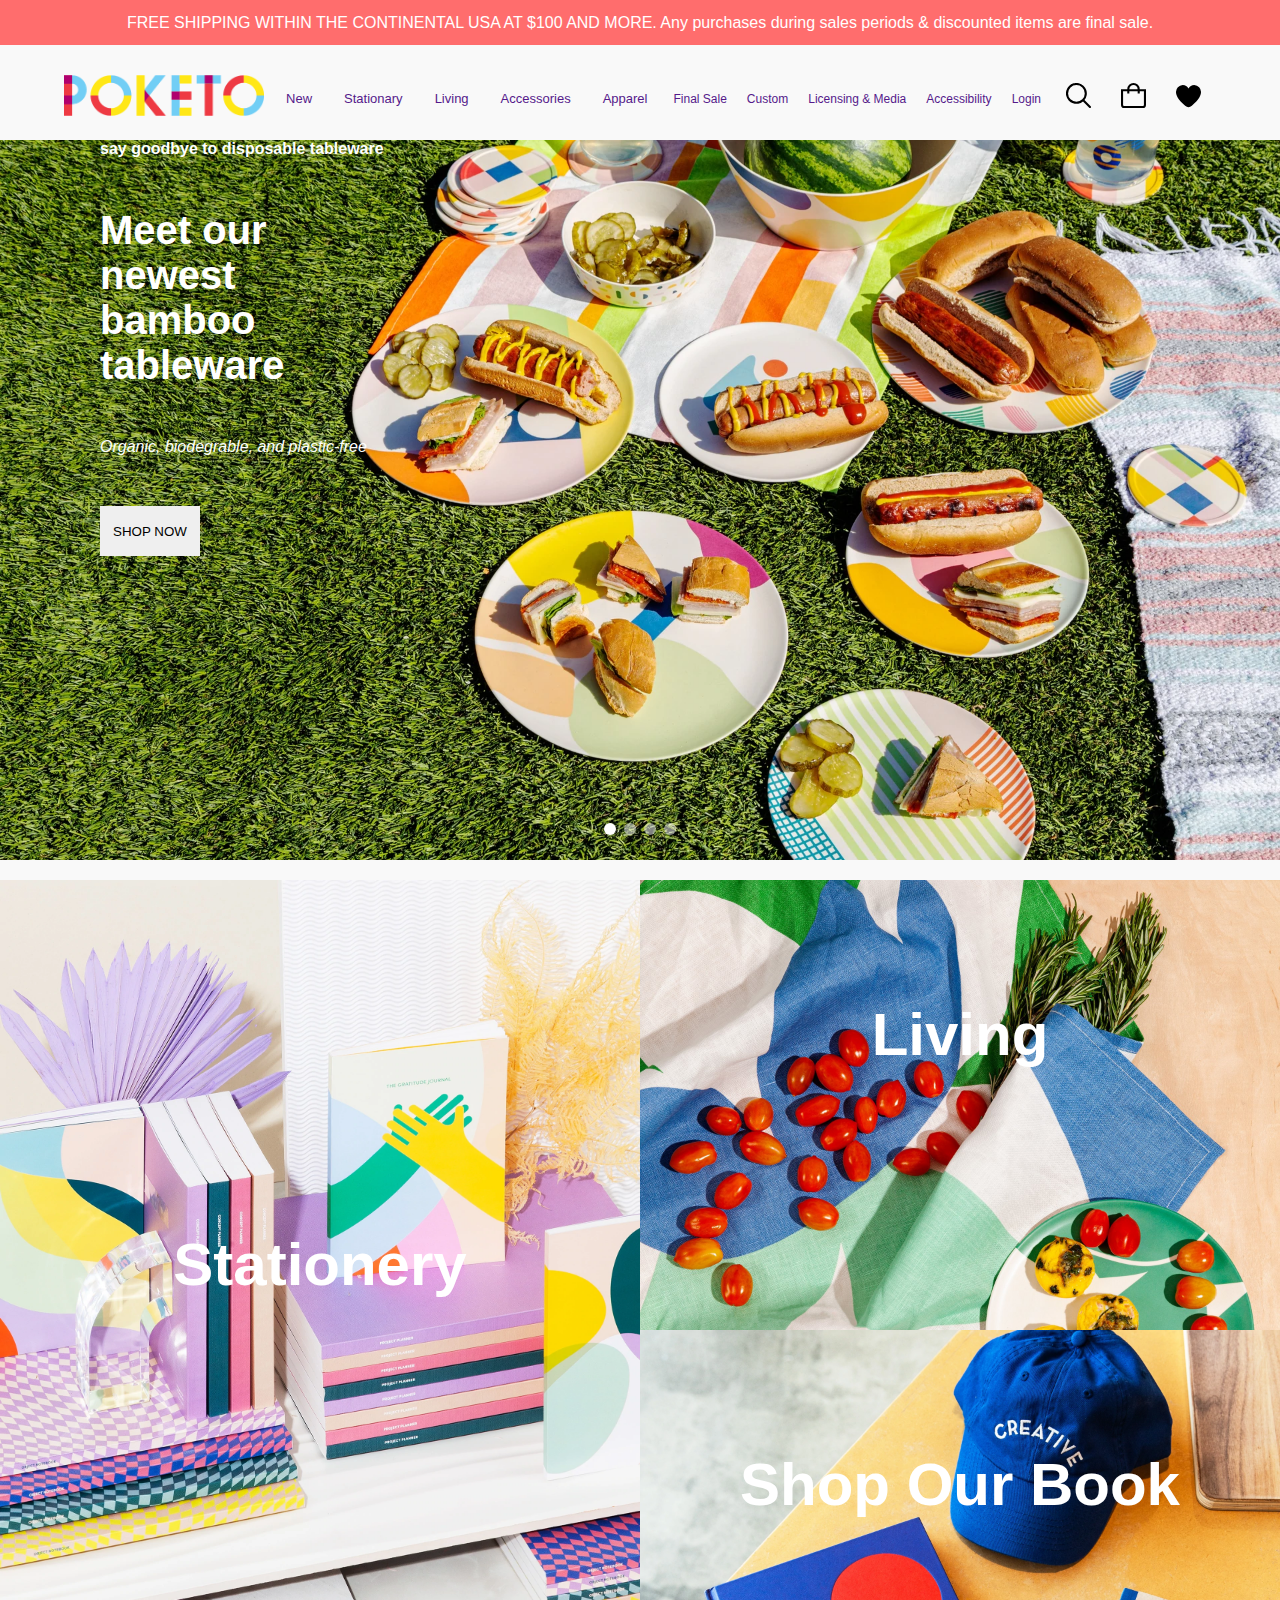
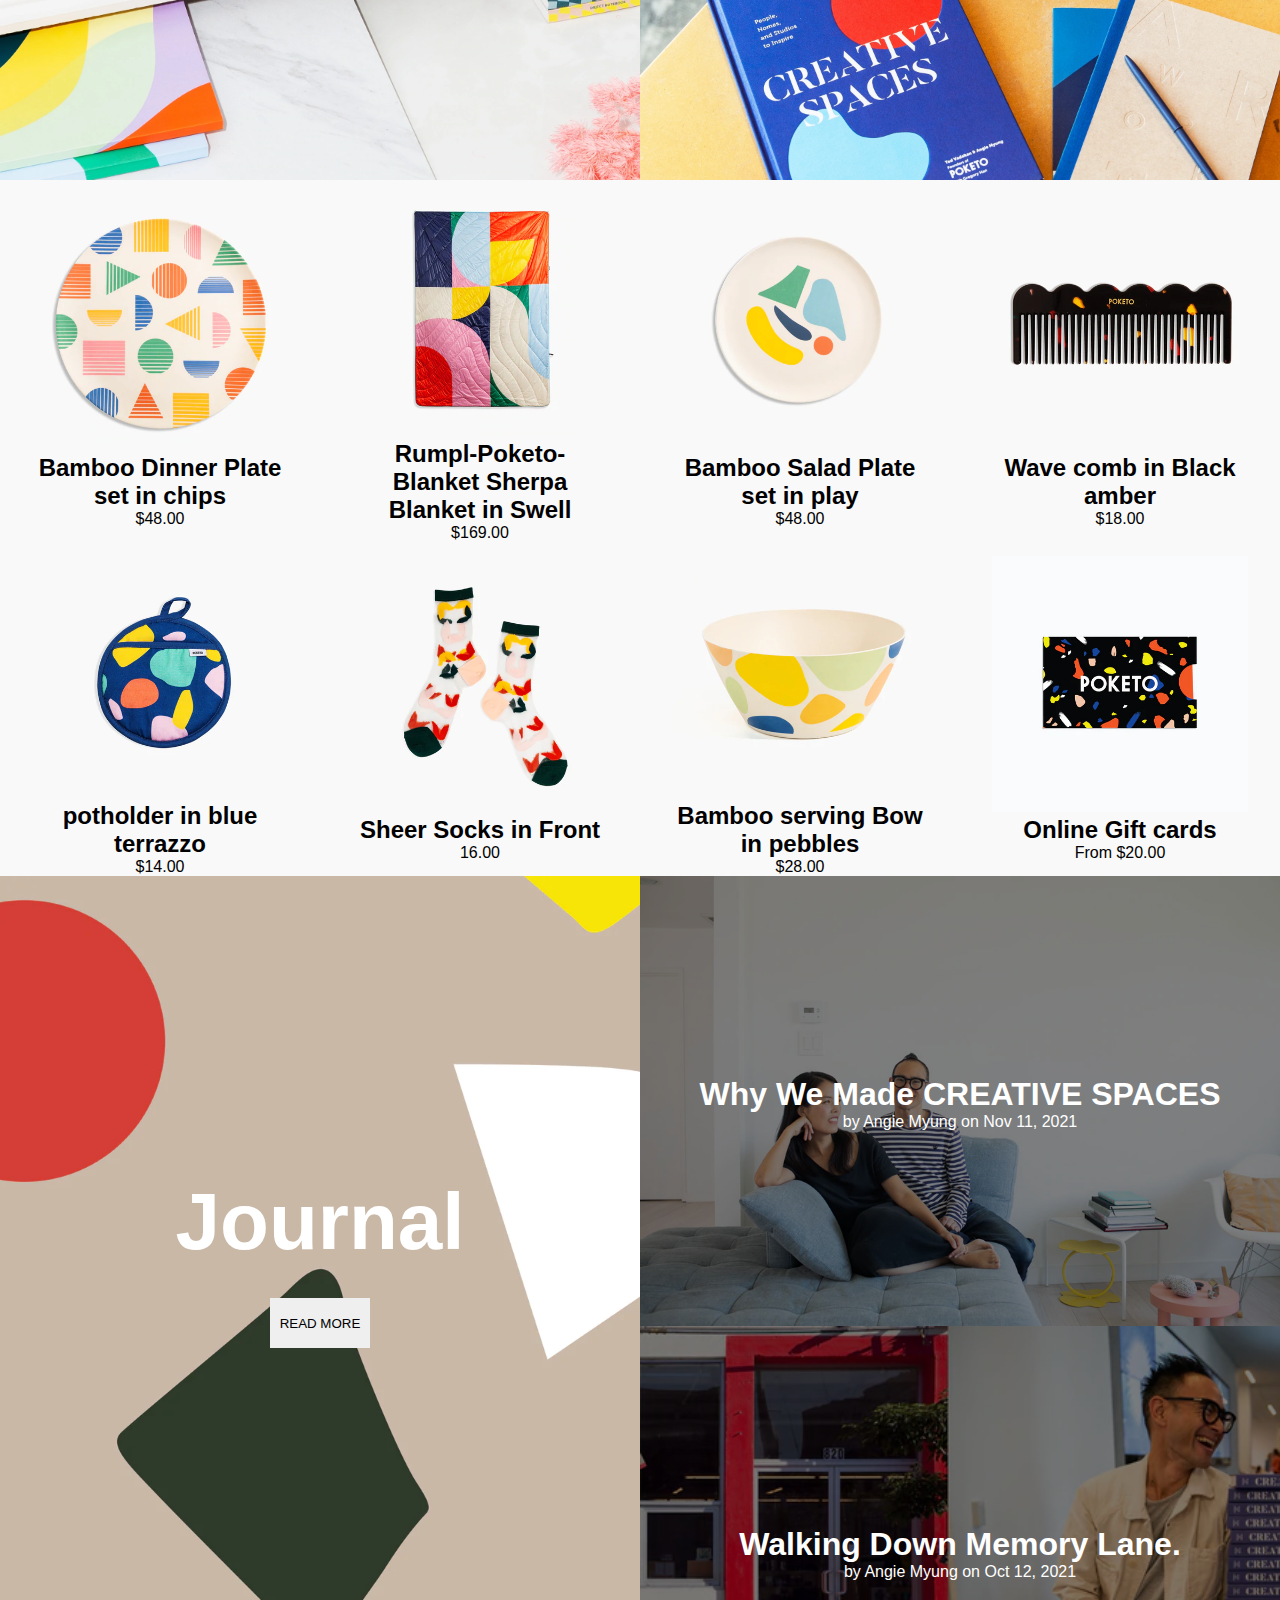
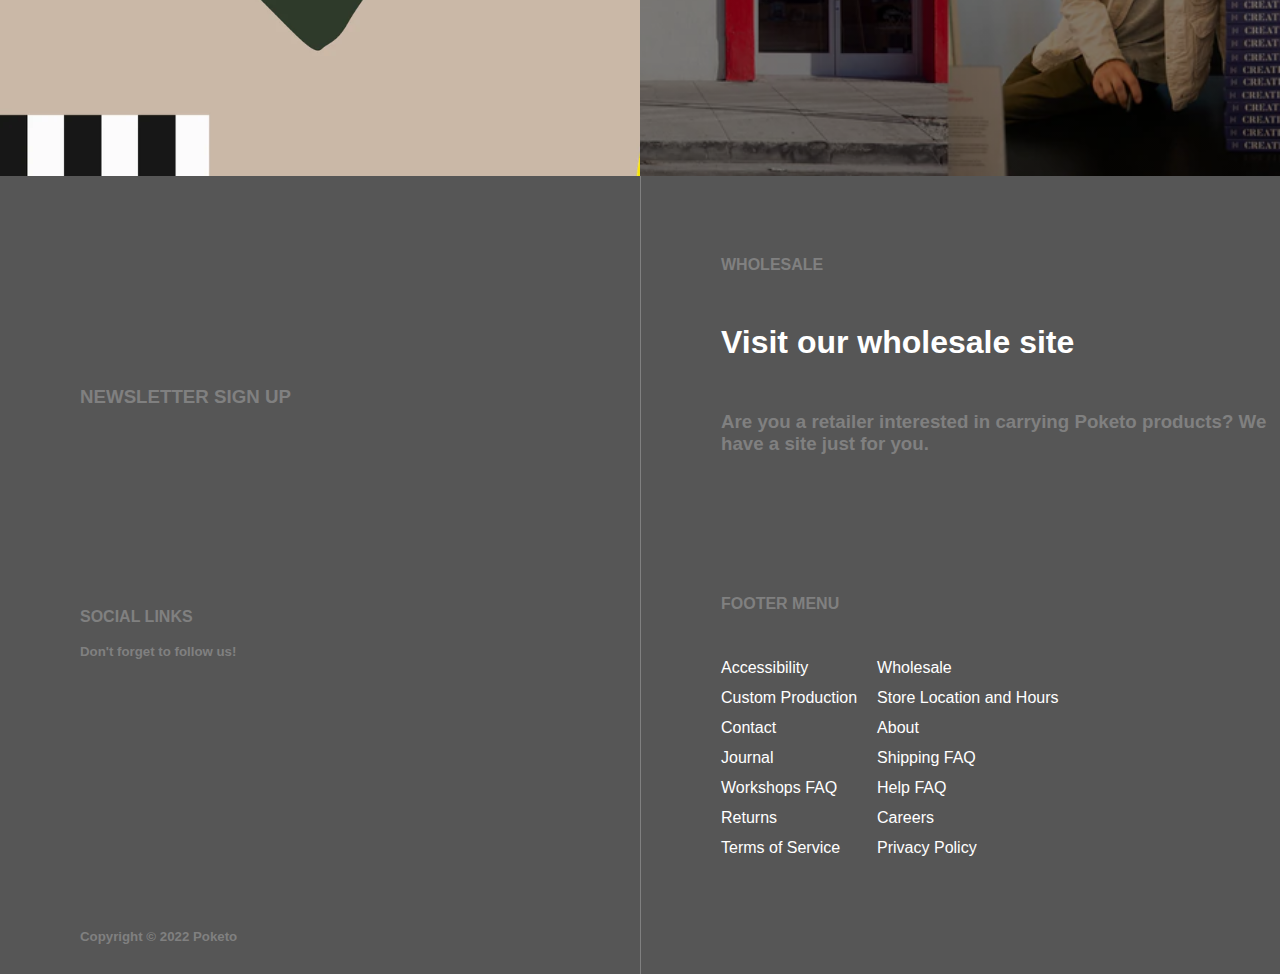
==== index.html @ e5c0e648 "Poketo Clone" ====
<!DOCTYPE html>
<html lang="en">
  <head>
    <meta charset="UTF-8" />
    <meta http-equiv="X-UA-Compatible" content="IE=edge" />
    <meta name="viewport" content="width=device-width, initial-scale=1.0" />
    <title>Poketo clone</title>
    <link rel="stylesheet" href="css/skippr.css" />
    <link rel="stylesheet" href="css/main.css" />
  </head>
  <body>
    <!-- NAV SECTION FEEDING FROM JAVASCRIPT -->
    <div class="navigationBar"></div>

    <!-- SLIDER SECTION -->
    <div id="sliderContainer">
      <div id="theTarget">
        <div
          style="background-image: url(img/files/Bamboo-Web-Banner_1920x.jpg)"
        >
          <div class="background1_text bg1">
            <h4 class="background1_text_h4">
              say goodbye to disposable tableware
            </h4>
            <h1 class="background1_text_h1">
              Meet our <br />
              newest <br />
              bamboo <br />
              tableware
            </h1>
            <p class="background1_text_p">
              <i>Organic, biodegrable, and plastic-free</i>
            </p>

            <button class="background1-btn">SHOP NOW</button>
          </div>
        </div>
        <div
          style="background-image: url(img/files/Socks-Web-Banner-02_1920x.jpg)"
        >
          <div class="background1_text bg2">
            <div>
              <h4 class="background1_text_h4">
                Intoducing our newest socks desight
              </h4>
            </div>

            <div>
              <h1 class="background1_text_h1 bg2">
                A spring in your <br />
                step with new<br />
                socks
              </h1>
            </div>

            <div>
              <p class="background1_text_p">
                <i>Checkout our boldest patterns yet</i>
              </p>

              <button class="background1-btn">SHOP NOW</button>
            </div>
          </div>
        </div>
        <div
          style="
            background-image: url(img/files/Combs-Mirrors-Web-Banner-2_86956b42-d48c-4ea4-b098-e5be5cb2af86_1920x.jpg);
          "
        >
          <div class="background1_text bg3">
            <h1 class="background1_text_h1">
              Our prettiest <br />
              new combs + <br />
              mirrors
            </h1>
            <button class="background1-btn">SHOP NOW</button>
          </div>
        </div>

        <div style="background-image: url(img/files/Rumple-Banner_1920x.jpg)">
          <div class="background1_text bg4">
            <div>
              <h4 class="background1_text_h4">Our Coziest Collab Ever</h4>
            </div>
            <div>
              <h1 class="background1_text_h1">
                Meet the new <br />
                Rumple x <br />
                poketo <br />
                collections
              </h1>
            </div>
            <div>
              <p class="background1_text_p">
                <i>Blankets that work wherever, whenever.</i>
              </p>

              <button class="background1-btn">SHOP NOW</button>
            </div>
          </div>
        </div>
      </div>
    </div>

    <section class="banner_section">
      <div class="banner">
        <div class="banner_col1">
          <h1>Stationery</h1>
        </div>
        <div class="banner_col2">
          <div class="banner_col2_img1"><h1>Living</h1></div>
          <div class="banner_col2_img2"><h1>Shop Our Book</h1></div>
        </div>
      </div>
    </section>

    <section class="cards">
      <div class="cards1">
        <div class="cards1_row">
          <img
            src="./img/products/Bamboo-Dinner-Plate-Chips-01_480x.jpg"
            alt=""
          />
          <h2>Bamboo Dinner Plate set in chips</h2>
          <p class="price">$48.00</p>
        </div>
        <div class="cards1_row">
          <img
            src="./img/products/Rumpl-Poketo-Blanket-Geometric-Shapes-01_480x.jpg"
            alt=""
          />
          <h2>Rumpl-Poketo-Blanket Sherpa Blanket in Swell</h2>
          <p class="price">$169.00</p>
        </div>
        <div class="cards1_row">
          <img
            src="./img/products/Bamboo-Salad-Plate-Play-02_480x.jpg"
            alt=""
          />
          <h2>Bamboo Salad Plate set in play</h2>
          <p class="price">$48.00</p>
        </div>
        <div class="cards1_row">
          <img
            src="./img/products/Wave-Comb-Black-Red-Yellow-01_480x.jpg"
            alt=""
          />
          <h2>Wave comb in Black amber</h2>
          <p class="price">$18.00</p>
        </div>
      </div>
      <div class="cards2">
        <div class="cards2_row">
          <img
            src="./img/products/Poketo-Oven-Mitt-Round-Blue-01_480x.jpg"
            alt=""
          />
          <h2>potholder in blue terrazzo</h2>
          <p>$14.00</p>
        </div>
        <div class="cards2_row">
          <img src="./img/products/SheerSocksFronds_480x.jpg" alt="" />
          <h2>Sheer Socks in Front</h2>
          <p>16.00</p>
        </div>
        <div class="cards2_row">
          <img
            src="./img/products/Bamboo-Serving-Bowl-Pebbles_480x.jpg"
            alt=""
          />
          <h2>Bamboo serving Bow in pebbles</h2>
          <p>$28.00</p>
        </div>
        <div class="cards2_row">
          <img
            src="./img/products/Gift-card_c67a6f5f-488a-4391-8c78-933908445644_480x.jpg"
            alt=""
          />
          <h2>Online Gift cards</h2>
          <p>From $20.00</p>
        </div>
      </div>
    </section>

    <section class="footer_top_section">
      <div class="footer_top">
        <div class="footer_top_col1">
          <h1>Journal</h1>
          <button class="btn">READ MORE</button>
        </div>
        <div class="footer_top_col2">
          <div class="footer_top_col2_img1">
            <h1>Why We Made CREATIVE SPACES</h1>
            <p>by Angie Myung on Nov 11, 2021</p>
          </div>
          <div class="footer_top_col2_img2">
            <h1>Walking Down Memory Lane.</h1>
            <p>by Angie Myung on Oct 12, 2021</p>
          </div>
        </div>
      </div>
    </section>

    <footer class="footer_container"></footer>

    <script src="js/jquery.min.js"></script>
    <script src="js/skippr.min.js"></script>
    <script src="js/nav.js"></script>
    <script src="js/footer.js"></script>
    <script src="js/main.js"></script>
  </body>
</html>
---- css/skippr.css ----
.skippr{width:100%;height:100%;position:relative;overflow:hidden}.skippr>div{position:absolute;width:100%;height:100%;background-size:cover;background-position:50% 62.5%}.skippr>img{position:absolute;top:50%;left:50%;-webkit-transform:translate(-50%, -50%);-moz-transform:translate(-50%, -50%);-ms-transform:translate(-50%, -50%);transform:translate(-50%, -50%);width:100%;min-height:100%}.skippr-nav-container{position:absolute;left:50%;-webkit-transform:translate(-50%, 0);transform:translate(-50%, 0);-moz-transform:translate(-50%, 0);-ms-transform:translate(-50%, 0);bottom:25px;overflow:auto;z-index:999}.skippr-nav-element{cursor:pointer;float:left;background-color:rgba(255,255,255,0.5);-webkit-transition:all .25s linear;transition:all .25s linear}.skippr-nav-element-bubble{width:12px;height:12px;border-radius:50%;margin:0 4px}.skippr-nav-element-block{width:60px;height:10px}.skippr-nav-element:hover,.skippr-nav-element-active{background-color:#fff}.skippr-arrow{position:absolute;z-index:999;top:50%;-webkit-transform:translate(0%, -50%);-moz-transform:translate(0%, -50%);-ms-transform:translate(0%, -50%);transform:translate(0%, -50%);width:30px;height:30px;transform-origin:center center;-webkit-transform-origin:top left;cursor:pointer}.skippr-previous{left:2.5%;-webkit-transform:rotate(-45deg);transform:rotate(-45deg);border-top:2px solid white;border-left:2px solid white}.skippr-next{right:3.5%;-webkit-transform:rotate(-45deg);transform:rotate(-45deg);border-bottom:2px solid white;border-right:2px solid white}
/*# sourceMappingURL=skippr.css.map */
---- css/main.css ----
@import 'nav.css';
@import 'footer.css';

* {
  margin: 0;
  padding: 0;
}

.background1_text {
  color: white;
  display: flex;
  flex-direction: column;
  justify-content: space-between;
  padding-left: 100px;

  /* margin: 0px 0px 0px 80px;
  padding: 70px 70px; */
}
.bg1:hover {
  background: linear-gradient(rgba(0, 0, 0, 0.5), rgba(0, 0, 0, 0.5)),
    url(../img/files/Bamboo-Web-Banner_1920x.jpg);
  background-size: cover;
  height: 80vh;
}
.bg2:hover {
  text-align: center;
  padding: 0;
  background: linear-gradient(rgba(0, 0, 0, 0.5), rgba(0, 0, 0, 0.5)),
    url(../img/files/Socks-Web-Banner-02_1920x.jpg);
  background-size: cover;
  height: 80vh;
}
.bg3:hover {
  background: linear-gradient(rgba(0, 0, 0, 0.5), rgba(0, 0, 0, 0.5)),
    url(../img/files/Combs-Mirrors-Web-Banner-2_86956b42-d48c-4ea4-b098-e5be5cb2af86_1920x.jpg);
  background-size: cover;
  height: 80vh;
}
.bg4:hover {
  text-align: center;
  padding: 0;
  background: linear-gradient(rgba(0, 0, 0, 0.5), rgba(0, 0, 0, 0.5)),
    url(../img/files/Rumple-Banner_1920x.jpg);
  background-size: cover;
  height: 80vh;
}
.bg2,
.bg4 {
  text-align: center;
  padding: 0;
}
.background1-btn {
  width: 100px;
  height: 50px;
  border: none;
  margin-top: 30px;
  margin-top: 50px;
}

.background1_text_h1 {
  font-size: 40px;
  padding: 50px 0px;
}
.banner {
  display: flex;
  color: white;
  font-size: 30px;
  text-align: center;
}
.banner_col1 {
  background-image: url(../img/files/Fall-2021-Stationery-NL-02_1920x.jpg);
  background-size: cover;
  width: 50%;
  height: 100vh;
  padding-top: 350px;
}
.banner_col1:hover {
  background: linear-gradient(rgba(0, 0, 0, 0.5), rgba(0, 0, 0, 0.5)),
    url(../img/files/Fall-2021-Stationery-NL-02_1920x.jpg);
  color: #1990c6;
  background-size: cover;
  width: 50%;
  height: 100vh;
  padding-top: 350px;
}
.banner_col2 {
  width: 50%;
  height: 100vh;
}
.banner_col2 .banner_col2_img1:hover {
  background: linear-gradient(rgba(0, 0, 0, 0.5), rgba(0, 0, 0, 0.5)),
    url(../img/files/Flora-Salad-Plate-Flora-Towel-1x1_1920x_46f7dcf9-0933-4dc7-b6d2-382f5c6aa426_1920x.jpg);
  color: #1990c6;
  height: 50vh;
  background-size: cover;
  padding-top: 120px;
}
.banner_col2 .banner_col2_img1 {
  background-image: url(../img/files/Flora-Salad-Plate-Flora-Towel-1x1_1920x_46f7dcf9-0933-4dc7-b6d2-382f5c6aa426_1920x.jpg);
  height: 50vh;
  background-size: cover;
  padding-top: 120px;
}
.banner_col2 .banner_col2_img2 {
  background-image: url(../img/files/Creative-Spaces-Lifestyle-4_1920x.jpg);
  height: 50vh;
  background-size: cover;
  padding-top: 120px;
}
.banner_col2 .banner_col2_img2:hover {
  background: linear-gradient(rgba(0, 0, 0, 0.5), rgba(0, 0, 0, 0.5)),
    url(../img/files/Creative-Spaces-Lifestyle-4_1920x.jpg);
  color: #1990c6;
  height: 50vh;
  background-size: cover;
  padding-top: 120px;
}

.cards1 {
  display: flex;
}
.cards1_row {
  width: 20%;
  margin: auto;
  text-align: center;
}
.cards1_row img {
  width: 100%;
}
.cards2 {
  display: flex;
}
.cards2_row {
  width: 20%;
  margin: auto;
  text-align: center;
}
.cards2_row img {
  width: 100%;
}

/* FOOTER TOP */
.footer_top {
  display: flex;
  color: white;
  text-align: center;
}
.footer_top_col1 {
  background-image: url(../img/files/poketo-blog_1200x.jpg);

  background-size: cover;
  width: 50%;
  height: 100vh;
  padding-top: 300px;
  font-size: 40px;
}

.footer_top_col2 {
  width: 50%;
  height: 100vh;
}
.btn {
  width: 100px;
  height: 50px;
  border: none;
  margin-top: 30px;
}

.footer_top_col2 .footer_top_col2_img1:hover {
  background: linear-gradient(rgba(0, 0, 0, 0.7), rgba(0, 0, 0, 0.7)),
    url(../img/articles/IMG_8330_960x1080_crop_center.jpg);
  height: 50vh;
  background-size: cover;
  padding-top: 200px;
}

.footer_top_col2 .footer_top_col2_img1 {
  background: linear-gradient(rgba(0, 0, 0, 0.5), rgba(0, 0, 0, 0.5)),
    url(../img/articles/IMG_8330_960x1080_crop_center.jpg);
  height: 50vh;
  background-size: cover;
  padding-top: 200px;
}

.footer_top_col2 .footer_top_col2_img2 {
  background: linear-gradient(rgba(0, 0, 0, 0.5), rgba(0, 0, 0, 0.5)),
    url(../img/articles/blog_960x1080_crop_center.jpg);
  height: 50vh;
  background-size: cover;
  background-repeat: no-repeat;
  background-position: center;
  padding-top: 200px;
}
.footer_top_col2 .footer_top_col2_img2:hover {
  background: linear-gradient(rgba(0, 0, 0, 0.7), rgba(0, 0, 0, 0.7)),
    url(../img/articles/blog_960x1080_crop_center.jpg);
  height: 50vh;
  background-size: cover;
  background-repeat: no-repeat;
  background-position: center;
  padding-top: 200px;
}
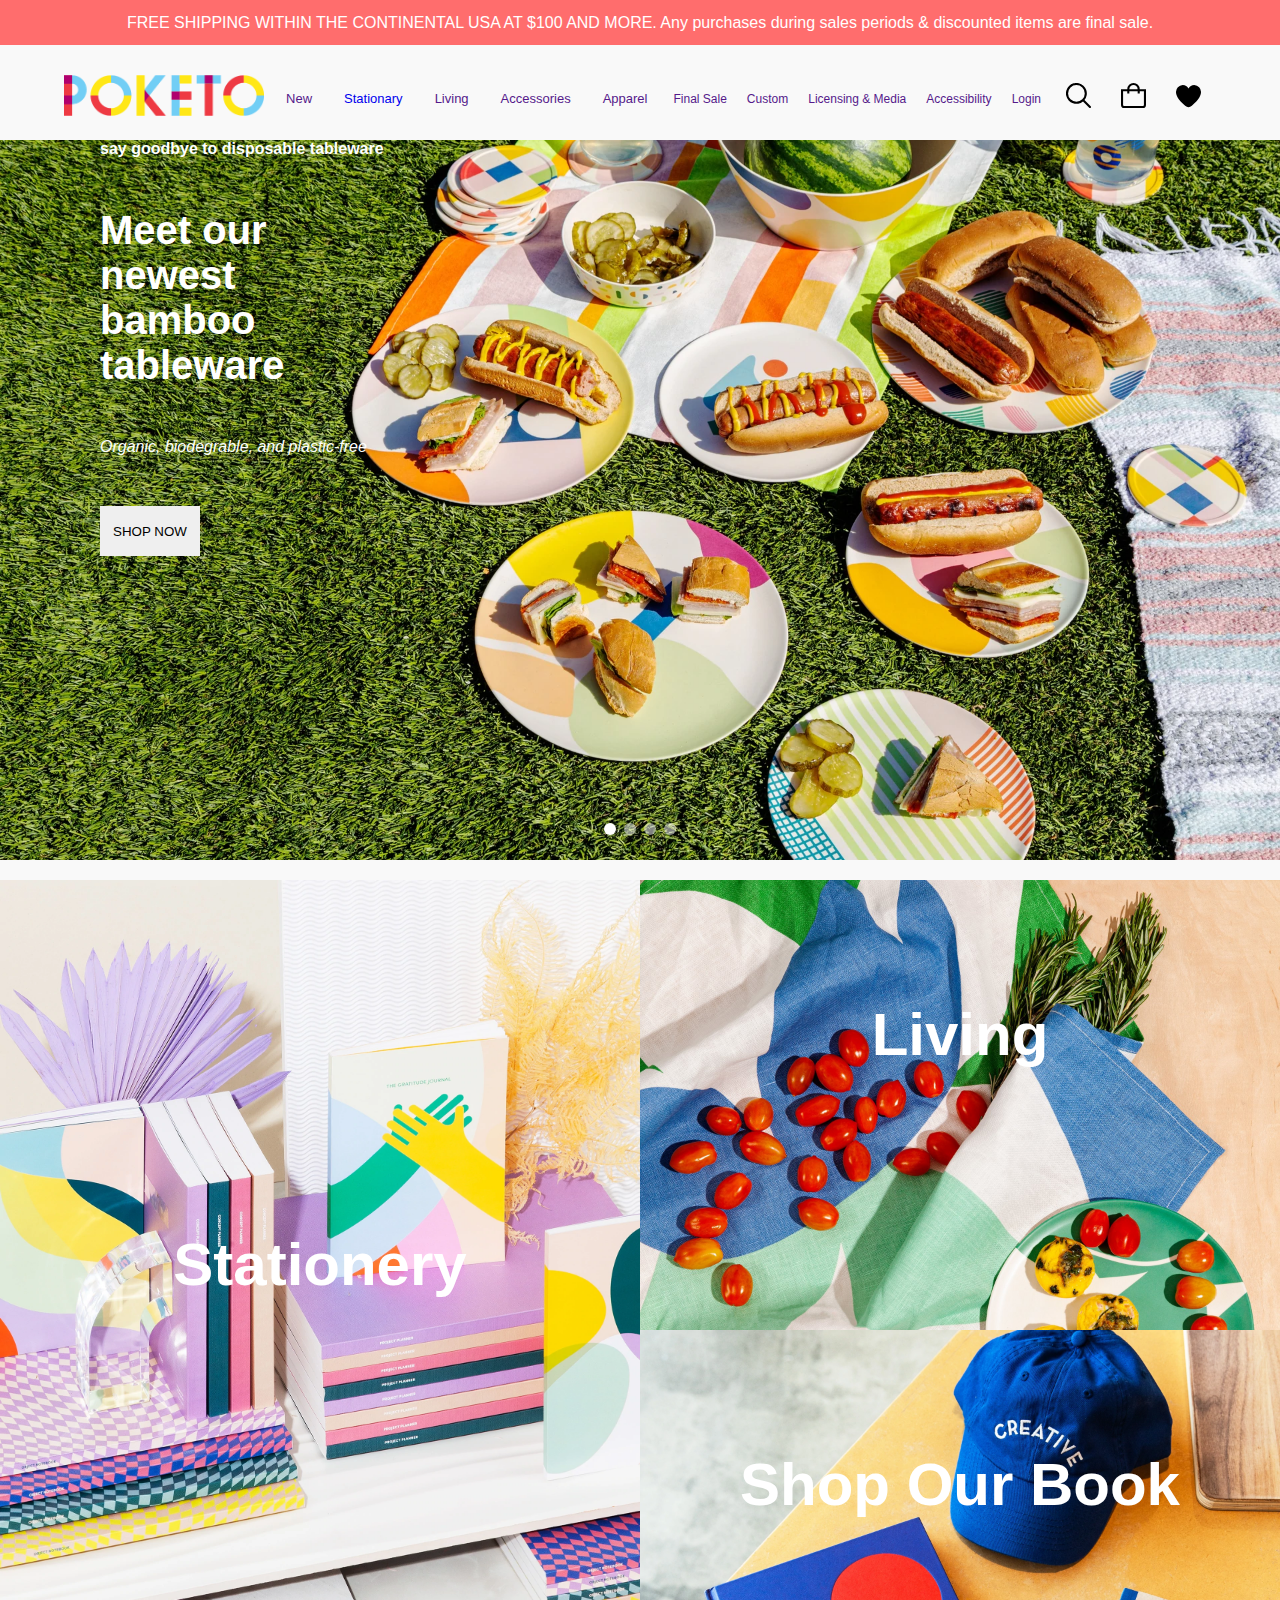
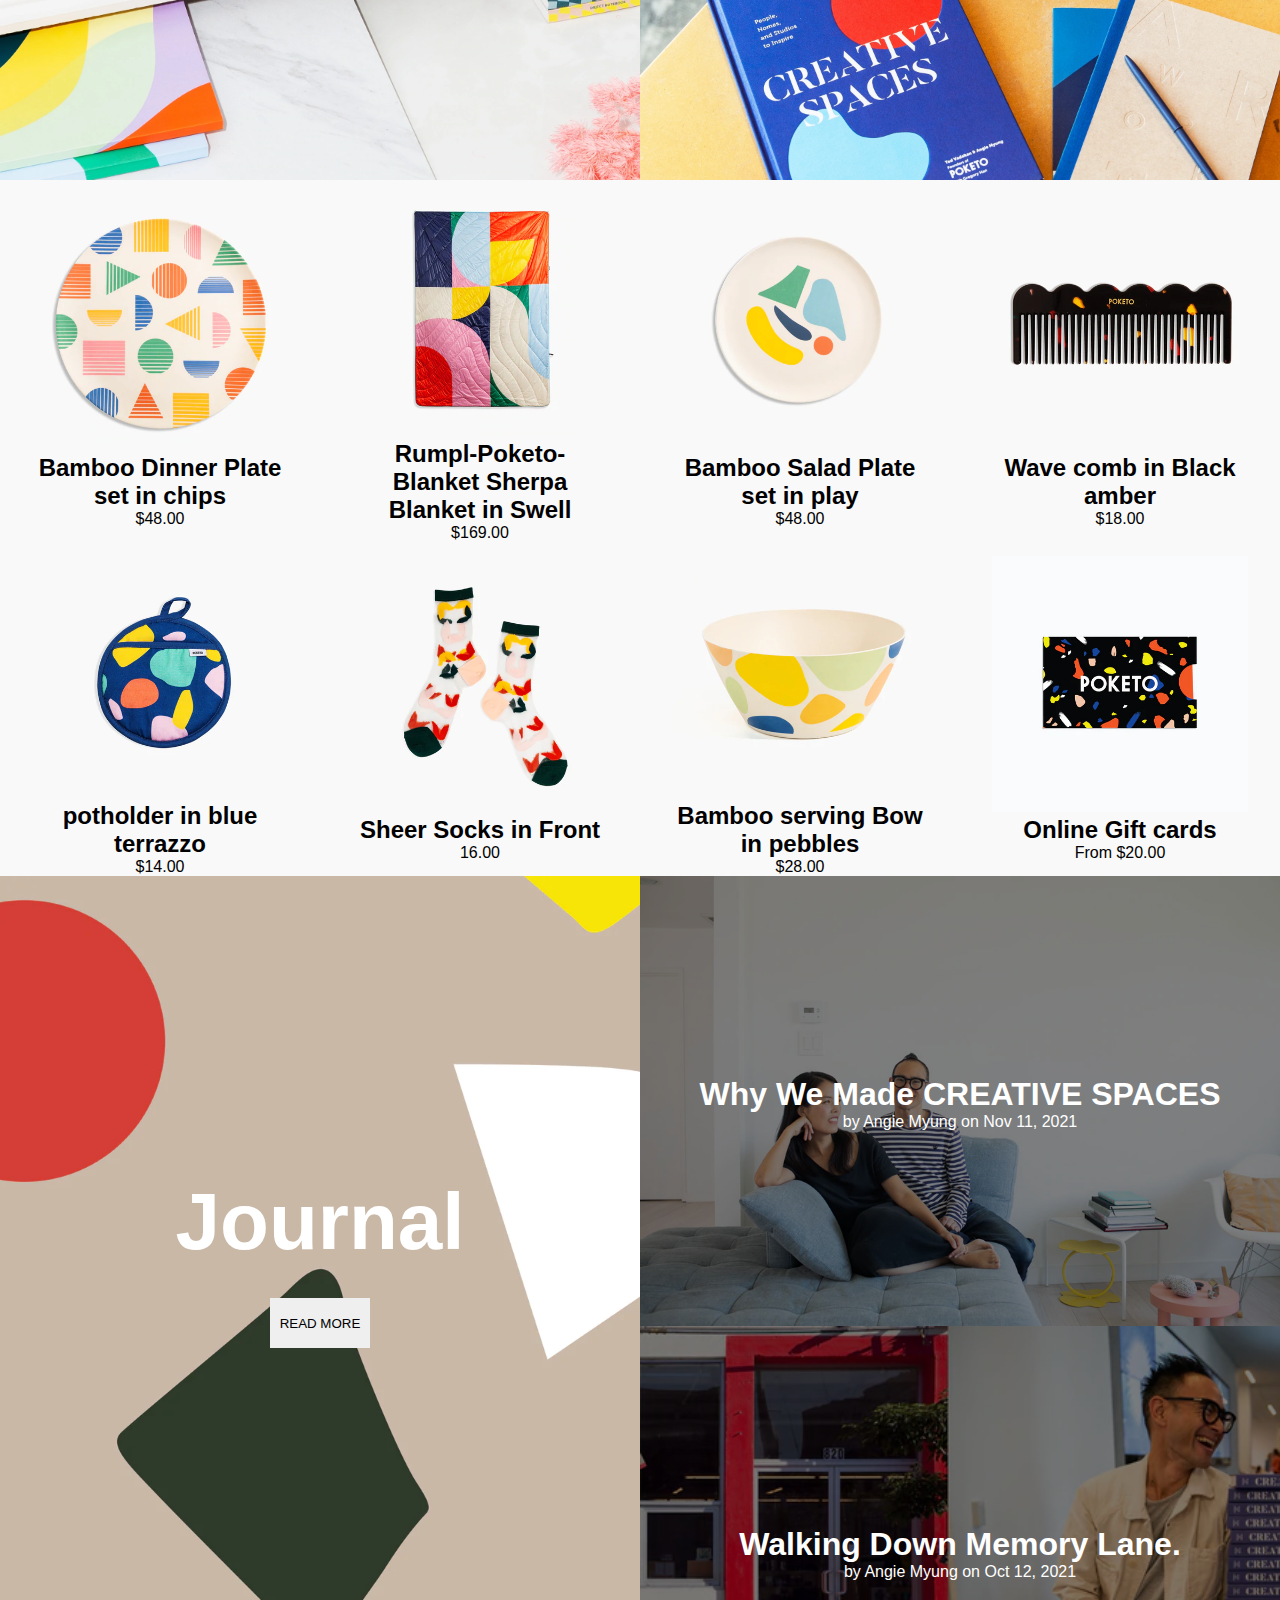
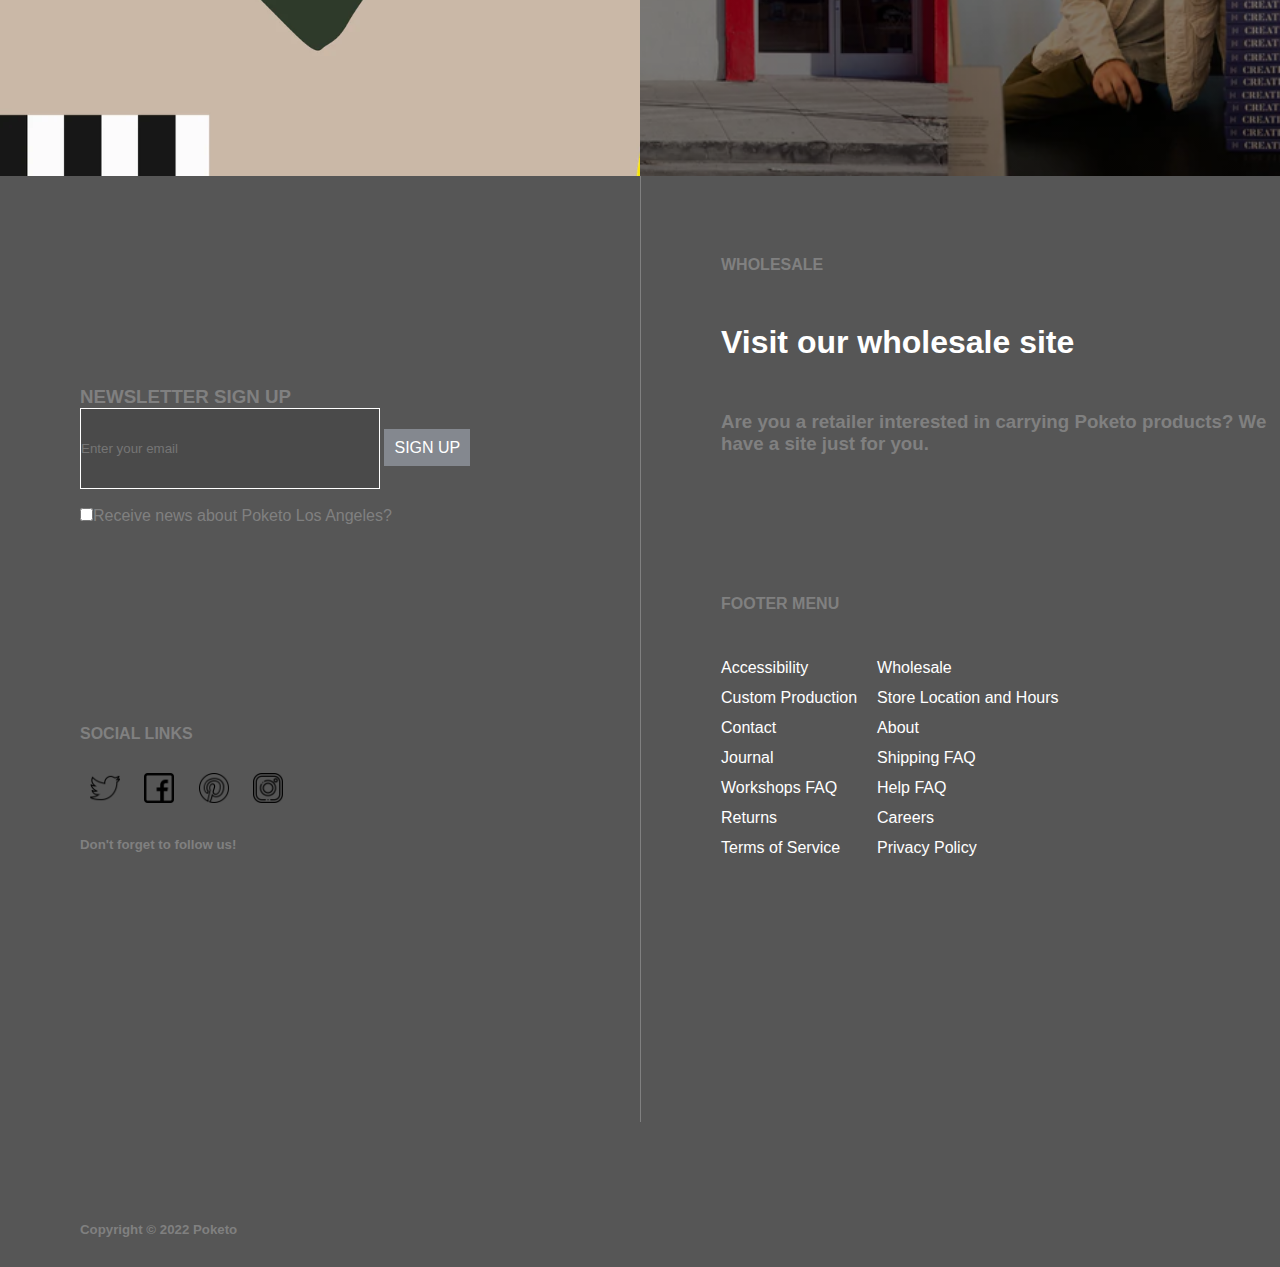
==== commit 437597ea: "Worked on footer styling" ====
--- a/index.html
+++ b/index.html
@@ -201,7 +201,65 @@
       </div>
     </section>
 
-    <footer class="footer_container"></footer>
+    <footer class="footer_container">
+      <div class="main_footer">
+        <div class="footer_col1">
+          <div class="footer_col1_h1"><h3>NEWSLETTER SIGN UP</h3></div>
+          <input
+            type="email"
+            class="footer_email"
+            placeholder="Enter your email"
+          />
+          <a href="">SIGN UP</a> <br />
+          <br />
+          <input type="checkbox" />Receive news about Poketo Los Angeles?
+          <div class="social_icons">
+            <h4>SOCIAL LINKS</h4>
+            <div class="social_icons_img">
+              <img src="./img/220375.png" alt="" />
+              <img src="./img/facebook.png" alt="" />
+              <img src="./img/pinterest.png" alt="" />
+              <img src="./img/instagram.png" alt="" />
+            </div>
+            <h5>Don't forget to follow us!</h5>
+          </div>
+        </div>
+        <div class="footer_col2">
+          <div class="footer_col2_top_text">
+            <h4>WHOLESALE</h4>
+            <h1 class="h1_links"><a href="">Visit our wholesale site</a></h1>
+            <h3>
+              Are you a retailer interested in carrying Poketo products? We have
+              a site just for you.
+            </h3>
+          </div>
+          <div class="footer_menu"><h4>FOOTER MENU</h4></div>
+          <div class="footer_menu_links">
+            <ul class="footer_links">
+              <li>Accessibility</li>
+              <li>Custom Production</li>
+              <li>Contact</li>
+              <li>Journal</li>
+              <li>Workshops FAQ</li>
+              <li>Returns</li>
+              <li>Terms of Service</li>
+            </ul>
+            <ul class="footer_links2">
+              <li>Wholesale</li>
+              <li>Store Location and Hours</li>
+              <li>About</li>
+              <li>Shipping FAQ</li>
+              <li>Help FAQ</li>
+              <li>Careers</li>
+              <li>Privacy Policy</li>
+            </ul>
+          </div>
+        </div>
+      </div>
+      <div class="copyright">
+        <h5>Copyright © 2022 Poketo</h5>
+      </div>
+    </footer>
 
     <script src="js/jquery.min.js"></script>
     <script src="js/skippr.min.js"></script>
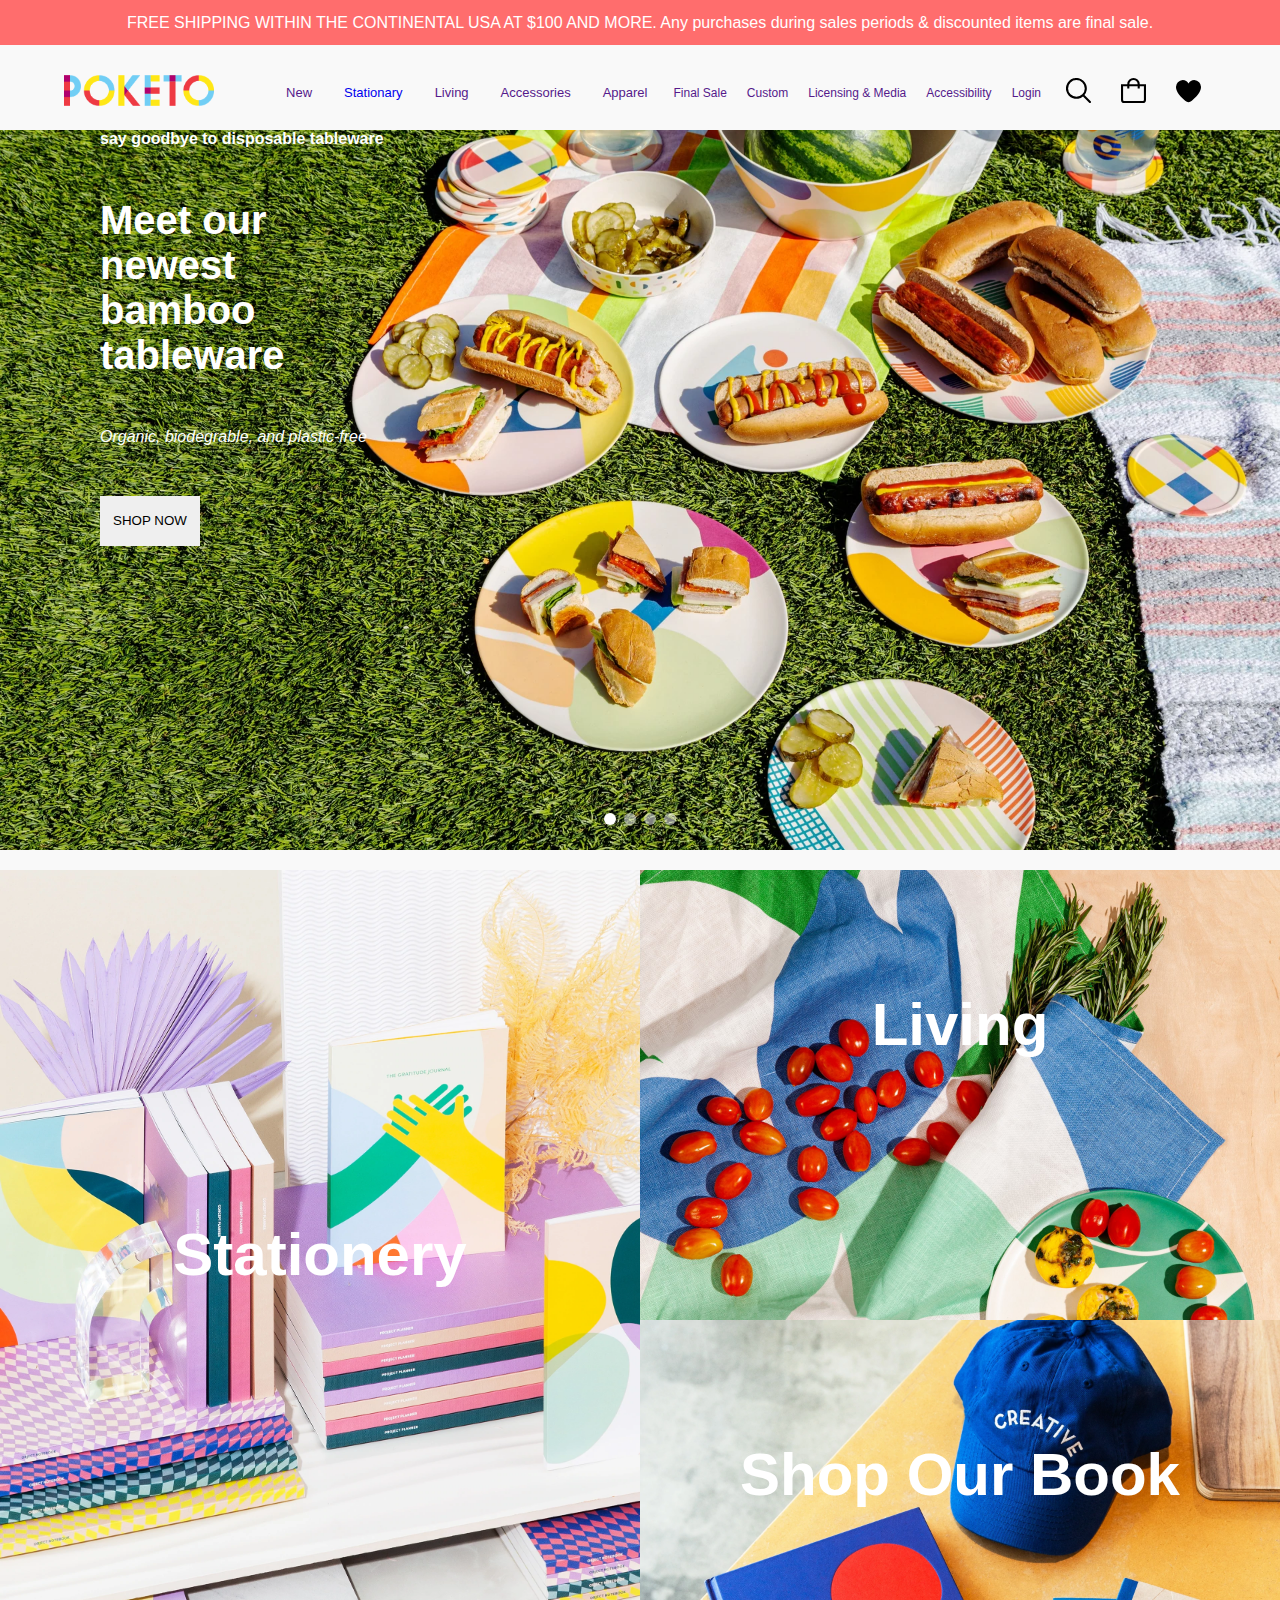
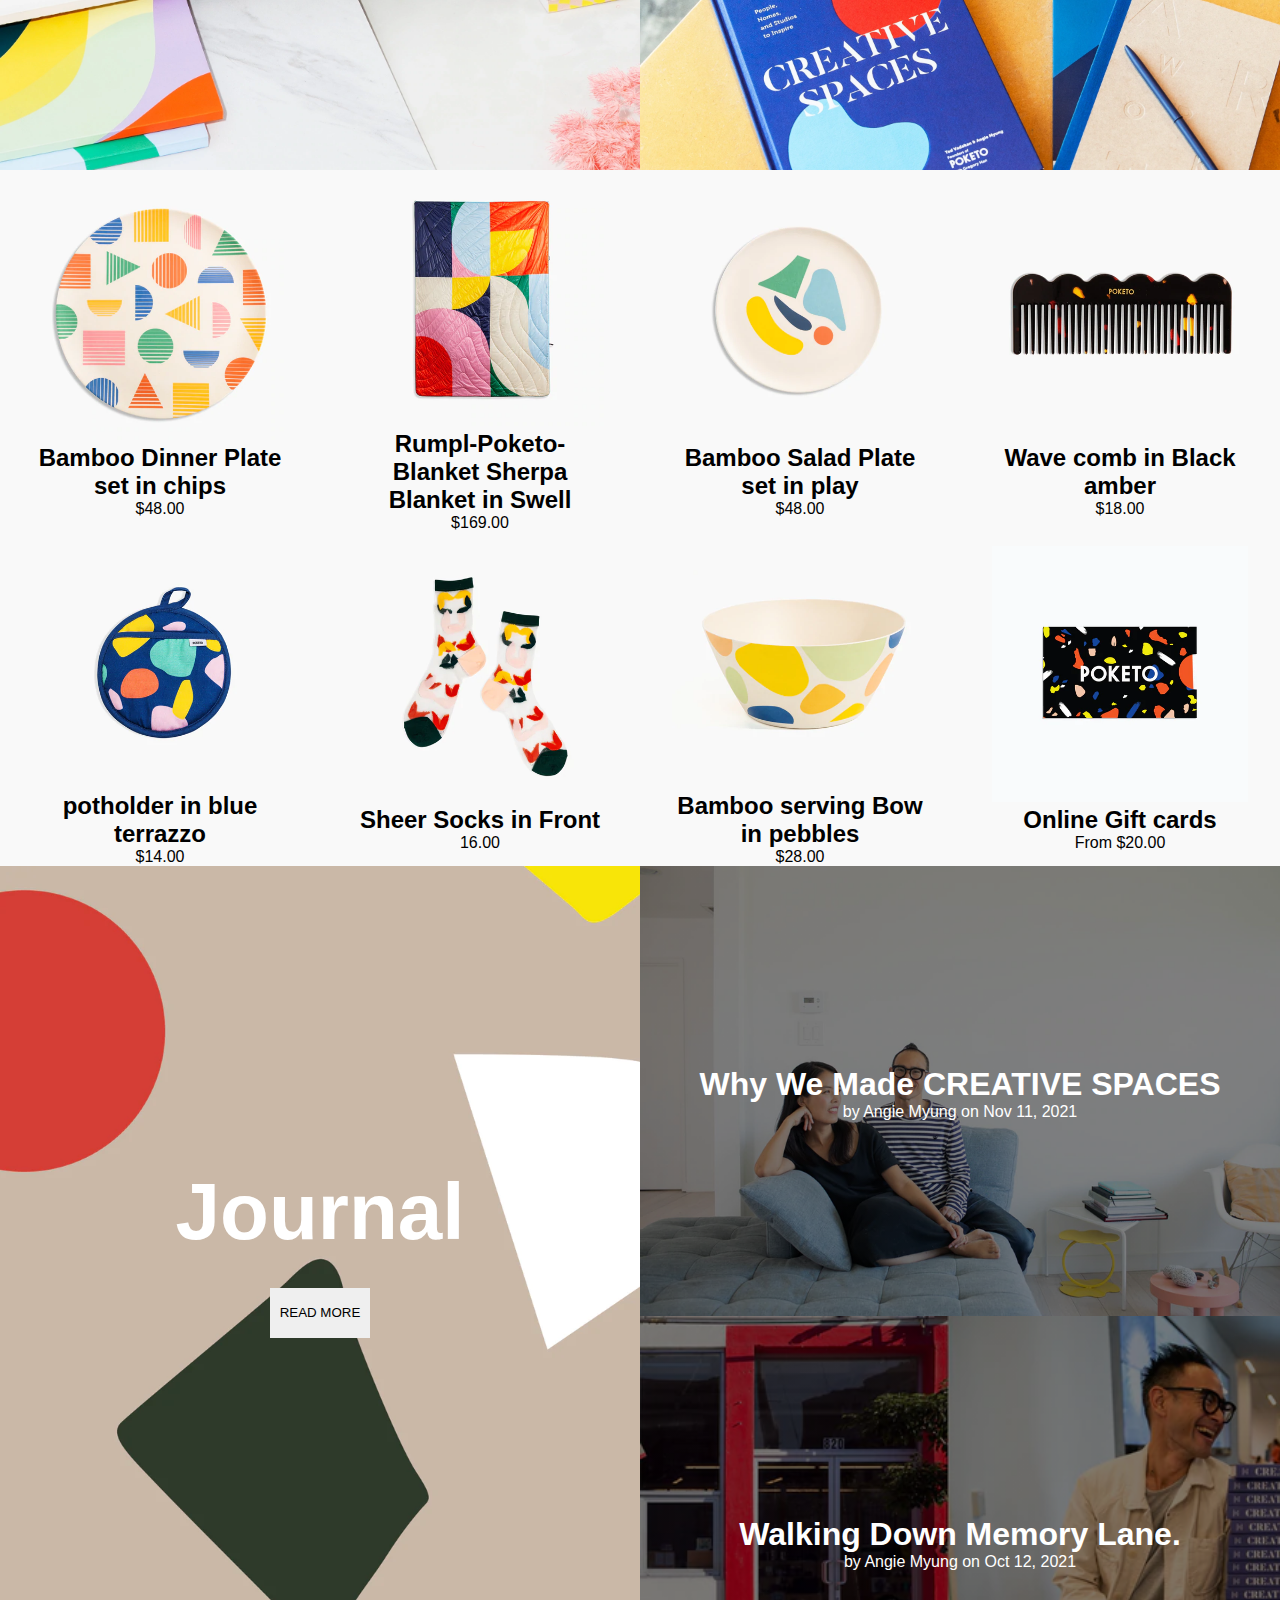
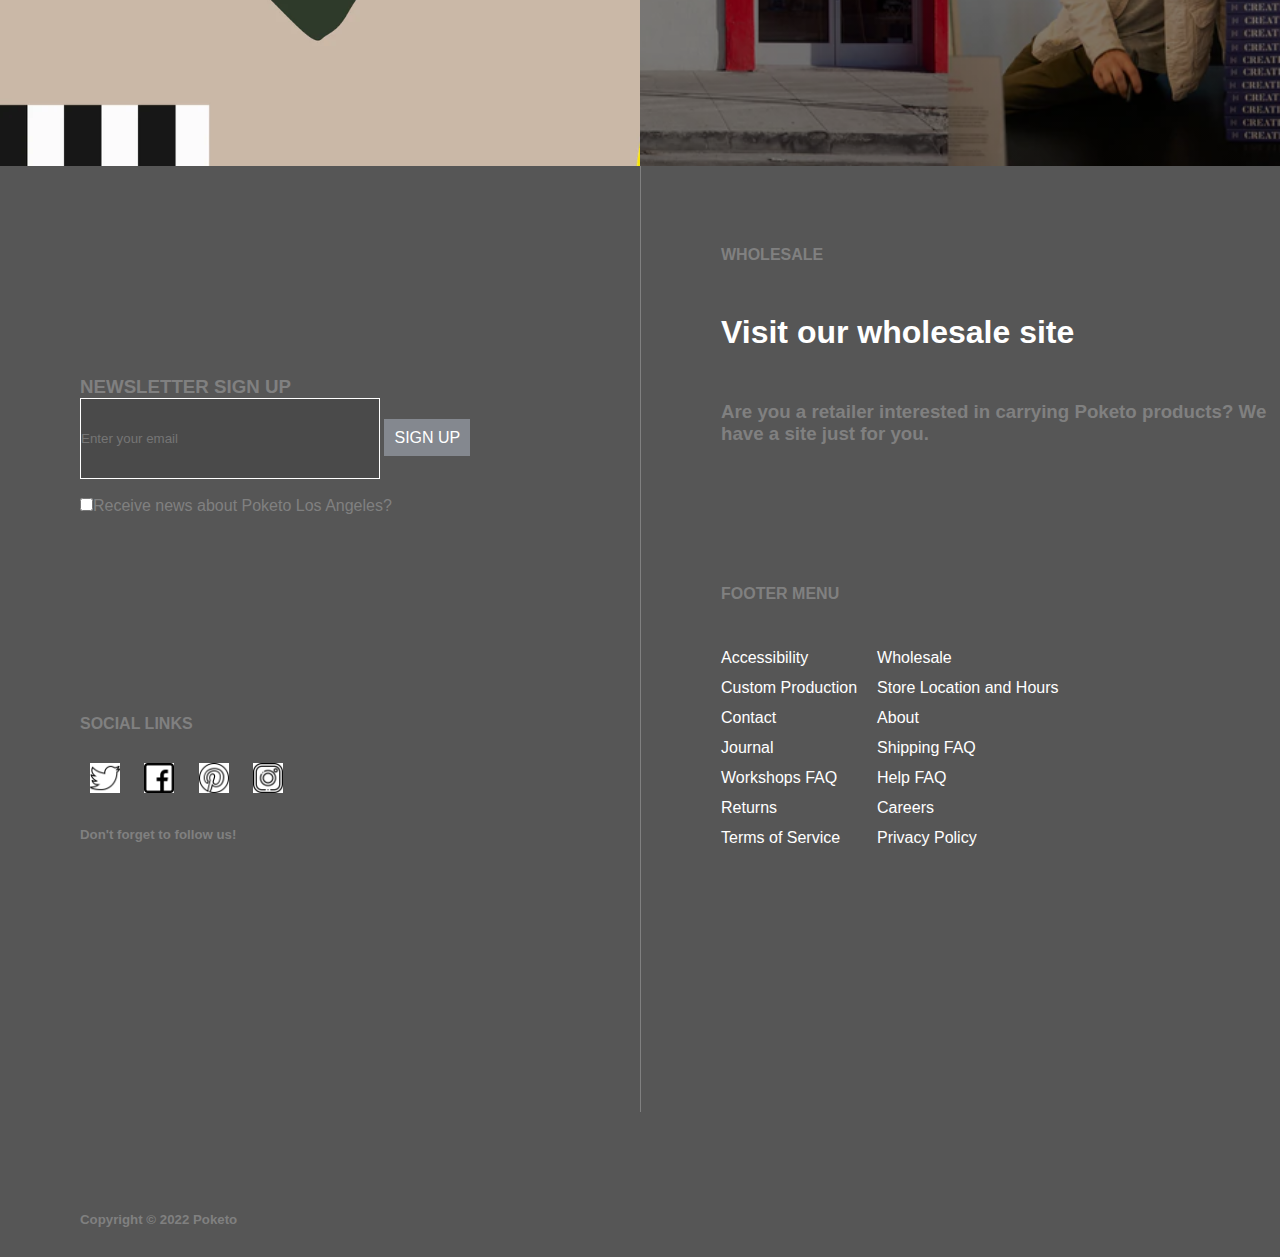
==== commit 29cfb2d5: "Worked on Nav styling" ====
--- a/index.html
+++ b/index.html
@@ -10,7 +10,245 @@
   </head>
   <body>
     <!-- NAV SECTION FEEDING FROM JAVASCRIPT -->
-    <div class="navigationBar"></div>
+    <div class="navigationBar">
+      <nav class="vavbar">
+        <div class="top_nav">
+          <p>
+            FREE SHIPPING WITHIN THE CONTINENTAL USA AT $100 AND MORE. Any
+            purchases during sales periods & discounted items are final sale.
+          </p>
+        </div>
+        <div class="nav">
+          <div class="nav_logo">
+            <img src="./img/Poketo-Logo-Site.png" alt="" />
+          </div>
+          <div class="links_with_icons">
+            <div class="nav_links">
+              <div class="dropdown">
+                <a href=""> New</a>
+                <div class="dropdown-content">
+                  <div class="header_container">
+                    <div class="header">
+                      <h2><a href=""> New Arrivals </a></h2>
+                    </div>
+                    <div class="header">
+                      <h2><a href="">Best Sellers </a></h2>
+                    </div>
+                    <div class="header">
+                      <h2><a href="">Back in Stock </a></h2>
+                    </div>
+                    <div class="header">
+                      <h2><a href="">Care Package Essentials </a></h2>
+                    </div>
+                    <div class="header">
+                      <h2><a href=""> Lookbooks </a></h2>
+                    </div>
+                    <div class="header">
+                      <h2><a href="">Campaigns</a></h2>
+                    </div>
+                  </div>
+                </div>
+              </div>
+            </div>
+
+            <div class="dropdown">
+              <a href="stationary.html"> Stationary</a>
+              <div class="dropdown-content">
+                <div class="header_container">
+                  <div class="header">
+                    <h2><a href=""> All Stationary</a></h2>
+                  </div>
+                  <div class="header">
+                    <h2><a href="">Planners & Calender</a></h2>
+                  </div>
+                  <div class="header">
+                    <h2><a href="">Notebooks & Notepads</a></h2>
+                  </div>
+                  <div class="header">
+                    <h2><a href="">Supplies</a></h2>
+                  </div>
+                  <div class="header">
+                    <h2><a href="">Stationery Sets</a></h2>
+                  </div>
+                  <div class="header">
+                    <h2><a href="">Gift Wrap & Cards</a></h2>
+                  </div>
+                </div>
+              </div>
+            </div>
+
+            <div class="dropdown">
+              <a href=""> Living</a>
+              <div class="dropdown-content">
+                <div class="header_container">
+                  <div class="header">
+                    <h2><a href=""> All Living </a></h2>
+                  </div>
+                  <div class="header">
+                    <h2><a href="">Wellness </a></h2>
+                  </div>
+                  <div class="header">
+                    <h2><a href="">Tabletop </a></h2>
+                  </div>
+                  <div class="header">
+                    <h2><a href="">Textiles </a></h2>
+                  </div>
+                  <div class="header">
+                    <h2><a href="">Objects </a></h2>
+                  </div>
+                  <div class="header">
+                    <h2><a href="">Artwork </a></h2>
+                  </div>
+                  <div class="header">
+                    <h2><a href="">Activity & Games </a></h2>
+                  </div>
+                </div>
+              </div>
+            </div>
+
+            <div class="dropdown">
+              <a href=""> Accessories</a>
+              <div class="dropdown-content">
+                <div class="header_container">
+                  <div class="header">
+                    <h2><a href=""> All Accessories </a></h2>
+                  </div>
+                  <div class="header">
+                    <h2><a href="">Bags </a></h2>
+                  </div>
+                  <div class="header">
+                    <h2><a href="">Wallets & Folios </a></h2>
+                  </div>
+                  <div class="header">
+                    <h2><a href="">Tech </a></h2>
+                  </div>
+                  <div class="header">
+                    <h2><a href="">Jewelry & Pins</a></h2>
+                  </div>
+                </div>
+              </div>
+            </div>
+
+            <div class="dropdown">
+              <a href=""> Apparel</a>
+              <div class="dropdown-content">
+                <div class="header_container">
+                  <div class="header">
+                    <h2><a href=""> All Apparel </a></h2>
+                  </div>
+                  <div class="header">
+                    <h2><a href="">Tees </a></h2>
+                  </div>
+                  <div class="header">
+                    <h2><a href="">Hats, Socks & Scarves</a></h2>
+                  </div>
+                </div>
+              </div>
+            </div>
+
+            <div class="nav_links">
+              <ul class="link_items">
+                <li class="links"><a href="">Final Sale</a></li>
+                <li class="links"><a href="">Custom</a></li>
+                <li class="links"><a href="">Licensing & Media</a></li>
+                <li class="links"><a href="">Accessibility</a></li>
+                <li class="links"><a href="">Login</a></li>
+              </ul>
+            </div>
+            <div class="nav_icons">
+              <div>
+                <img src="./img/search_icon.svg" class="icons_img" alt="" />
+              </div>
+              <div>
+                <img src="./img/cart_bag.svg" class="icons_img" alt="" />
+              </div>
+              <div>
+                <img src="./img/wish_list_icon.svg" class="icons_img" alt="" />
+              </div>
+            </div>
+          </div>
+        </div>
+      </nav>
+
+      <div class="navbar2">
+        <nav class="vavbar2">
+          <div class="top_nav">
+            <p>
+              FREE SHIPPING WITHIN THE CONTINENTAL USA AT $100 AND MORE. Any
+              purchases during sales periods & discounted items are final sale.
+            </p>
+          </div>
+          <div class="nav">
+            <div class="nav_logo">
+              <a href=""><img src="./img/Poketo-Logo-Site.png" alt="" /></a>
+            </div>
+            <div class="links_with_icons">
+              <div class="nav_icons">
+                <div>
+                  <a href=""
+                    ><img src="./img/search_icon.svg" class="icons_img" alt=""
+                  /></a>
+                </div>
+                <div>
+                  <a href=""
+                    ><img src="./img/cart_bag.svg" class="icons_img" alt=""
+                  /></a>
+                </div>
+                <div>
+                  <a href=""
+                    ><img
+                      src="./img/wish_list_icon.svg"
+                      class="icons_img"
+                      alt=""
+                  /></a>
+                </div>
+
+                <div class="dropdown">
+                  <a href="">
+                    <img src="./img/1828859.png" class="icons_img" alt=""
+                  /></a>
+                  <div class="dropdown-content">
+                    <div class="header_container">
+                      <!-- <br /><br /> -->
+                      <div class="header">
+                        <h2><a href="">MENU </a></h2>
+                      </div>
+                      <div class="header">
+                        <h2><a href="">New </a></h2>
+                      </div>
+                      <div class="header">
+                        <h2><a href="">Stationery</a></h2>
+                      </div>
+                      <div class="header">
+                        <h2><a href="">Accessories</a></h2>
+                      </div>
+                      <div class="header">
+                        <h2><a href="">Apparel</a></h2>
+                      </div>
+                      <div class="header">
+                        <h2><a href="">Final Sale</a></h2>
+                      </div>
+                      <div class="header">
+                        <h2><a href="">Custom</a></h2>
+                      </div>
+                      <div class="header">
+                        <h2><a href="">Licensing & Media</a></h2>
+                      </div>
+                      <div class="header">
+                        <h2><a href="">Accessibility</a></h2>
+                      </div>
+                      <div class="header">
+                        <h2><a href="login.html">Login</a></h2>
+                      </div>
+                    </div>
+                  </div>
+                </div>
+              </div>
+            </div>
+          </div>
+        </nav>
+      </div>
+    </div>
 
     <!-- SLIDER SECTION -->
     <div id="sliderContainer">
@@ -201,65 +439,7 @@
       </div>
     </section>
 
-    <footer class="footer_container">
-      <div class="main_footer">
-        <div class="footer_col1">
-          <div class="footer_col1_h1"><h3>NEWSLETTER SIGN UP</h3></div>
-          <input
-            type="email"
-            class="footer_email"
-            placeholder="Enter your email"
-          />
-          <a href="">SIGN UP</a> <br />
-          <br />
-          <input type="checkbox" />Receive news about Poketo Los Angeles?
-          <div class="social_icons">
-            <h4>SOCIAL LINKS</h4>
-            <div class="social_icons_img">
-              <img src="./img/220375.png" alt="" />
-              <img src="./img/facebook.png" alt="" />
-              <img src="./img/pinterest.png" alt="" />
-              <img src="./img/instagram.png" alt="" />
-            </div>
-            <h5>Don't forget to follow us!</h5>
-          </div>
-        </div>
-        <div class="footer_col2">
-          <div class="footer_col2_top_text">
-            <h4>WHOLESALE</h4>
-            <h1 class="h1_links"><a href="">Visit our wholesale site</a></h1>
-            <h3>
-              Are you a retailer interested in carrying Poketo products? We have
-              a site just for you.
-            </h3>
-          </div>
-          <div class="footer_menu"><h4>FOOTER MENU</h4></div>
-          <div class="footer_menu_links">
-            <ul class="footer_links">
-              <li>Accessibility</li>
-              <li>Custom Production</li>
-              <li>Contact</li>
-              <li>Journal</li>
-              <li>Workshops FAQ</li>
-              <li>Returns</li>
-              <li>Terms of Service</li>
-            </ul>
-            <ul class="footer_links2">
-              <li>Wholesale</li>
-              <li>Store Location and Hours</li>
-              <li>About</li>
-              <li>Shipping FAQ</li>
-              <li>Help FAQ</li>
-              <li>Careers</li>
-              <li>Privacy Policy</li>
-            </ul>
-          </div>
-        </div>
-      </div>
-      <div class="copyright">
-        <h5>Copyright © 2022 Poketo</h5>
-      </div>
-    </footer>
+    <footer class="footer_container"></footer>
 
     <script src="js/jquery.min.js"></script>
     <script src="js/skippr.min.js"></script>
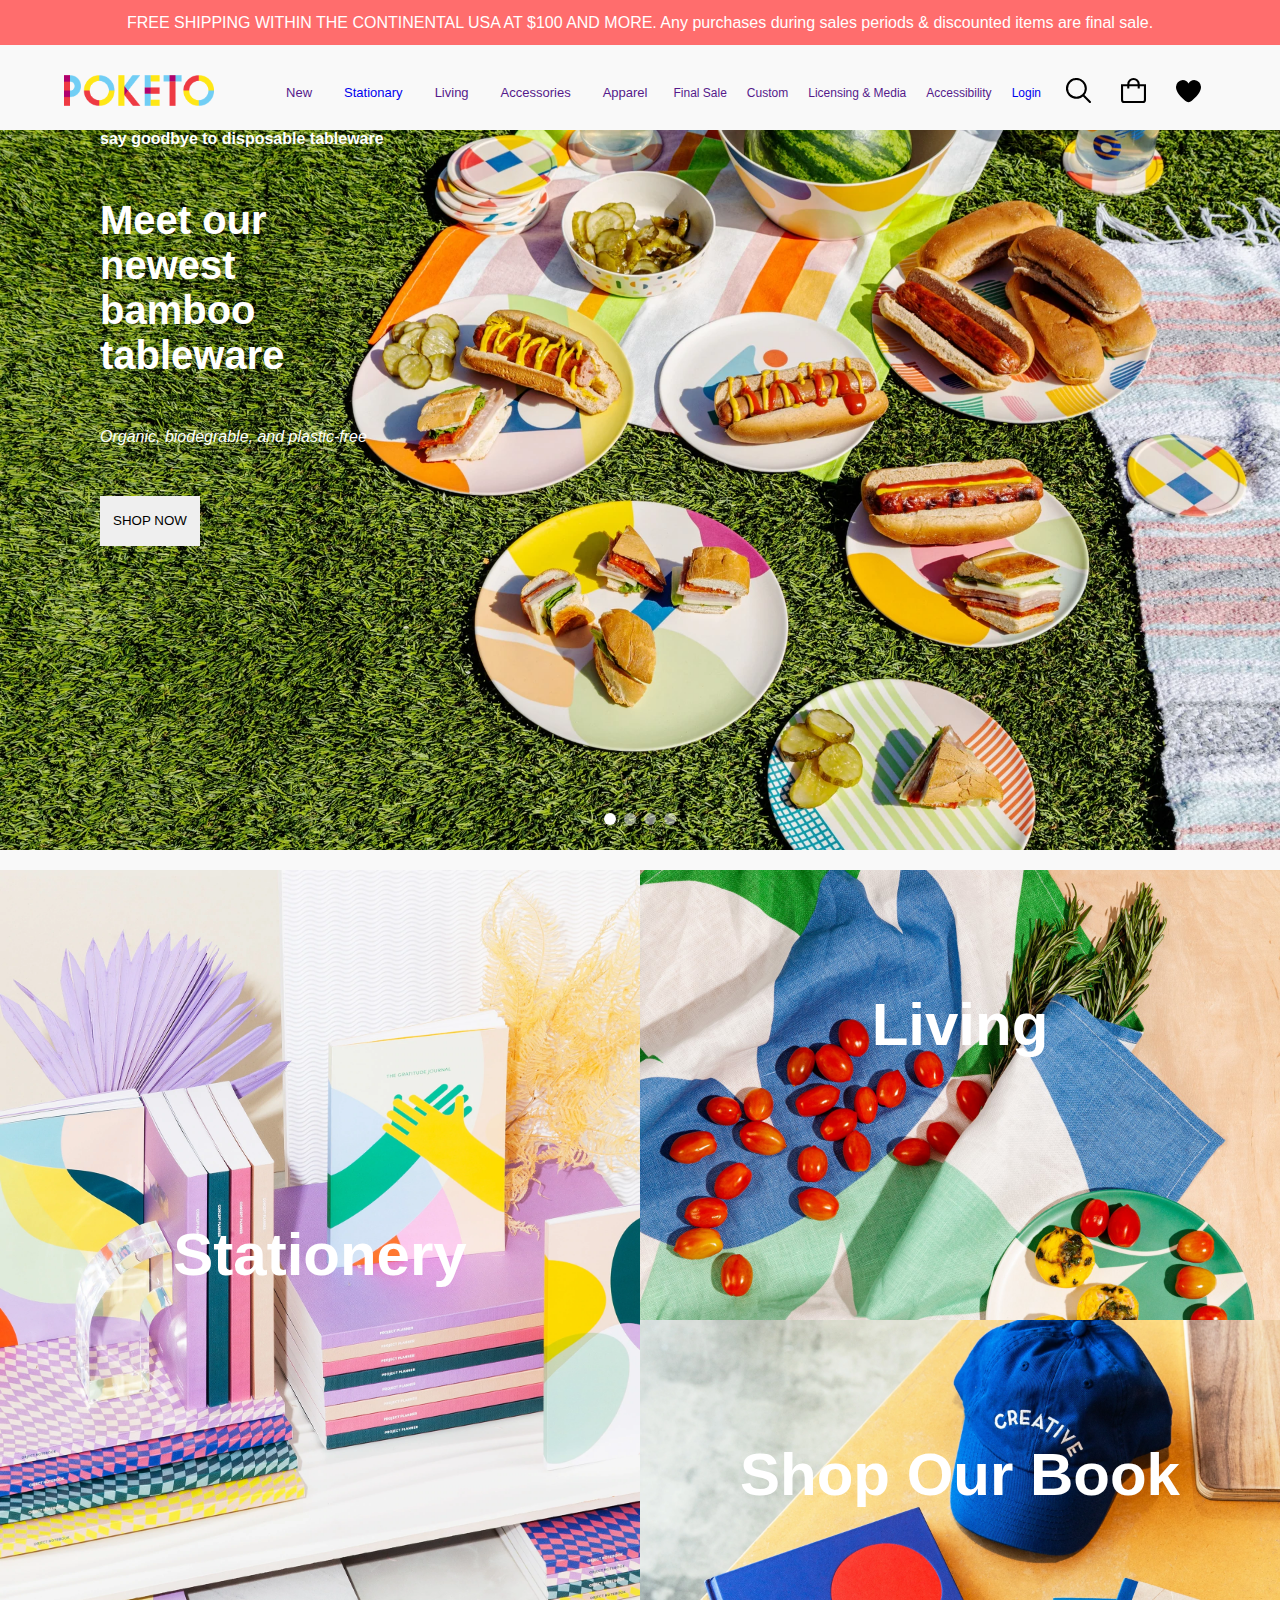
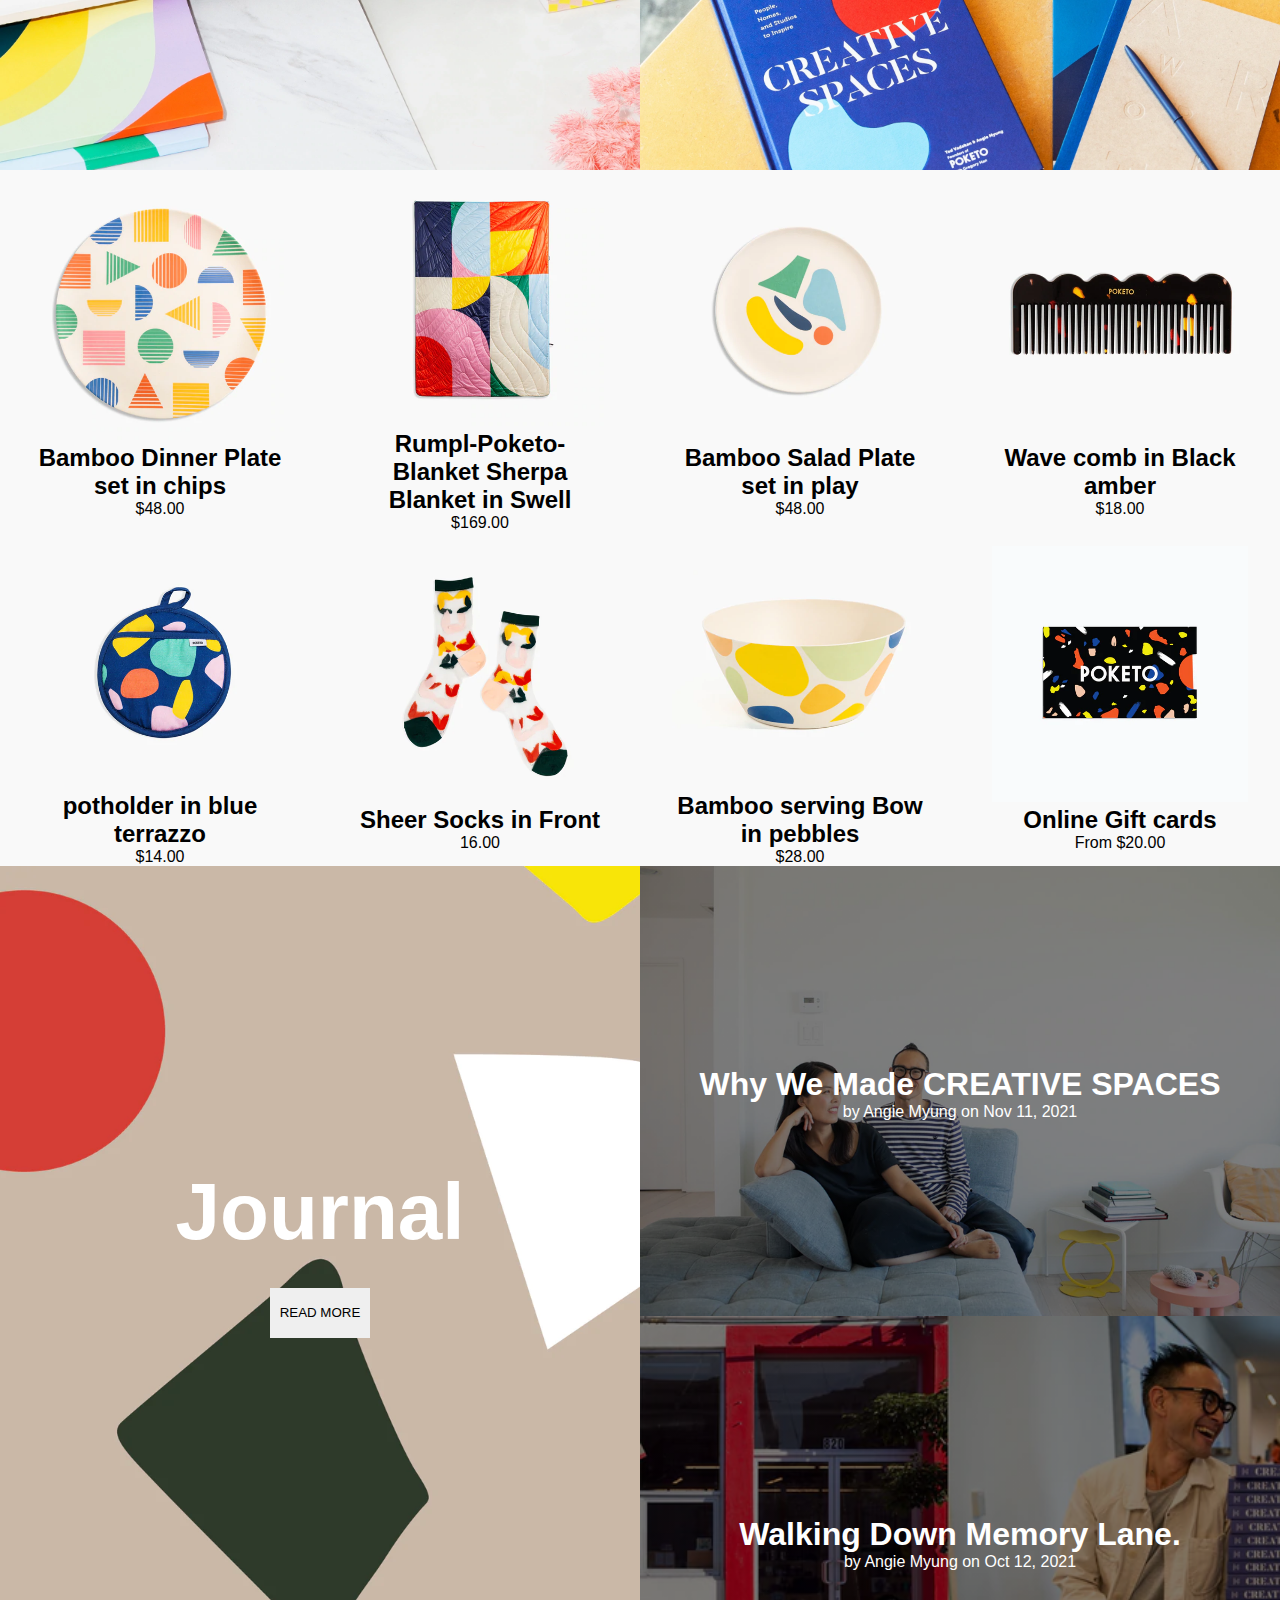
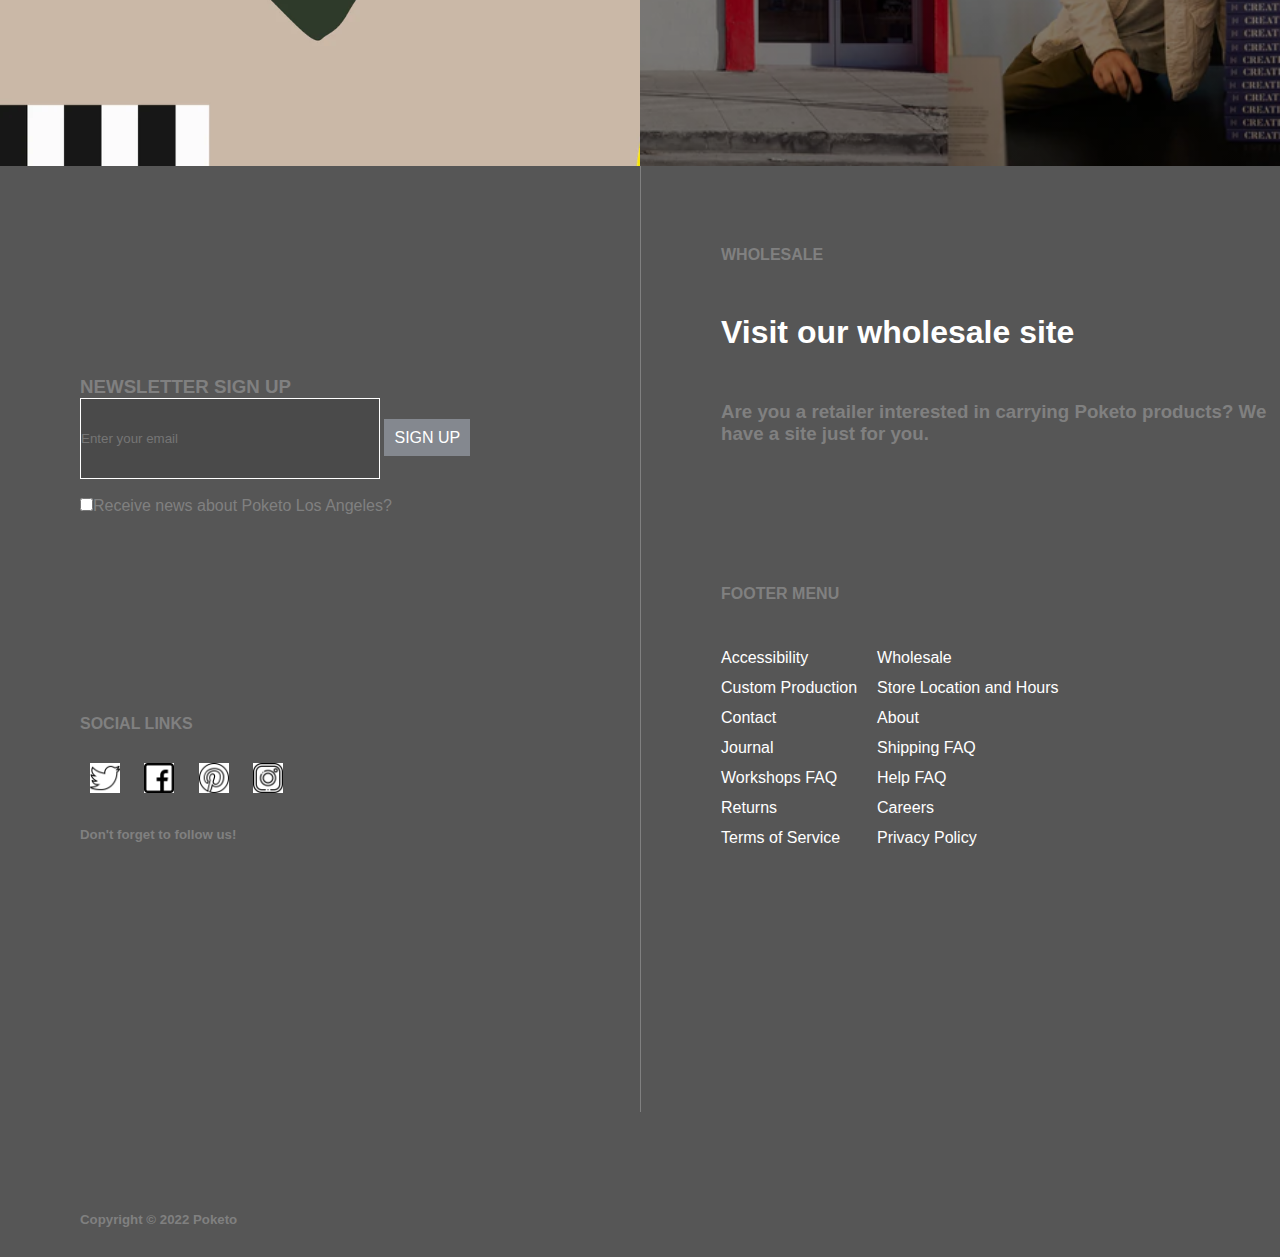
==== commit 849cb78d: "Worked on Nav styling" ====
--- a/index.html
+++ b/index.html
@@ -10,245 +10,7 @@
   </head>
   <body>
     <!-- NAV SECTION FEEDING FROM JAVASCRIPT -->
-    <div class="navigationBar">
-      <nav class="vavbar">
-        <div class="top_nav">
-          <p>
-            FREE SHIPPING WITHIN THE CONTINENTAL USA AT $100 AND MORE. Any
-            purchases during sales periods & discounted items are final sale.
-          </p>
-        </div>
-        <div class="nav">
-          <div class="nav_logo">
-            <img src="./img/Poketo-Logo-Site.png" alt="" />
-          </div>
-          <div class="links_with_icons">
-            <div class="nav_links">
-              <div class="dropdown">
-                <a href=""> New</a>
-                <div class="dropdown-content">
-                  <div class="header_container">
-                    <div class="header">
-                      <h2><a href=""> New Arrivals </a></h2>
-                    </div>
-                    <div class="header">
-                      <h2><a href="">Best Sellers </a></h2>
-                    </div>
-                    <div class="header">
-                      <h2><a href="">Back in Stock </a></h2>
-                    </div>
-                    <div class="header">
-                      <h2><a href="">Care Package Essentials </a></h2>
-                    </div>
-                    <div class="header">
-                      <h2><a href=""> Lookbooks </a></h2>
-                    </div>
-                    <div class="header">
-                      <h2><a href="">Campaigns</a></h2>
-                    </div>
-                  </div>
-                </div>
-              </div>
-            </div>
-
-            <div class="dropdown">
-              <a href="stationary.html"> Stationary</a>
-              <div class="dropdown-content">
-                <div class="header_container">
-                  <div class="header">
-                    <h2><a href=""> All Stationary</a></h2>
-                  </div>
-                  <div class="header">
-                    <h2><a href="">Planners & Calender</a></h2>
-                  </div>
-                  <div class="header">
-                    <h2><a href="">Notebooks & Notepads</a></h2>
-                  </div>
-                  <div class="header">
-                    <h2><a href="">Supplies</a></h2>
-                  </div>
-                  <div class="header">
-                    <h2><a href="">Stationery Sets</a></h2>
-                  </div>
-                  <div class="header">
-                    <h2><a href="">Gift Wrap & Cards</a></h2>
-                  </div>
-                </div>
-              </div>
-            </div>
-
-            <div class="dropdown">
-              <a href=""> Living</a>
-              <div class="dropdown-content">
-                <div class="header_container">
-                  <div class="header">
-                    <h2><a href=""> All Living </a></h2>
-                  </div>
-                  <div class="header">
-                    <h2><a href="">Wellness </a></h2>
-                  </div>
-                  <div class="header">
-                    <h2><a href="">Tabletop </a></h2>
-                  </div>
-                  <div class="header">
-                    <h2><a href="">Textiles </a></h2>
-                  </div>
-                  <div class="header">
-                    <h2><a href="">Objects </a></h2>
-                  </div>
-                  <div class="header">
-                    <h2><a href="">Artwork </a></h2>
-                  </div>
-                  <div class="header">
-                    <h2><a href="">Activity & Games </a></h2>
-                  </div>
-                </div>
-              </div>
-            </div>
-
-            <div class="dropdown">
-              <a href=""> Accessories</a>
-              <div class="dropdown-content">
-                <div class="header_container">
-                  <div class="header">
-                    <h2><a href=""> All Accessories </a></h2>
-                  </div>
-                  <div class="header">
-                    <h2><a href="">Bags </a></h2>
-                  </div>
-                  <div class="header">
-                    <h2><a href="">Wallets & Folios </a></h2>
-                  </div>
-                  <div class="header">
-                    <h2><a href="">Tech </a></h2>
-                  </div>
-                  <div class="header">
-                    <h2><a href="">Jewelry & Pins</a></h2>
-                  </div>
-                </div>
-              </div>
-            </div>
-
-            <div class="dropdown">
-              <a href=""> Apparel</a>
-              <div class="dropdown-content">
-                <div class="header_container">
-                  <div class="header">
-                    <h2><a href=""> All Apparel </a></h2>
-                  </div>
-                  <div class="header">
-                    <h2><a href="">Tees </a></h2>
-                  </div>
-                  <div class="header">
-                    <h2><a href="">Hats, Socks & Scarves</a></h2>
-                  </div>
-                </div>
-              </div>
-            </div>
-
-            <div class="nav_links">
-              <ul class="link_items">
-                <li class="links"><a href="">Final Sale</a></li>
-                <li class="links"><a href="">Custom</a></li>
-                <li class="links"><a href="">Licensing & Media</a></li>
-                <li class="links"><a href="">Accessibility</a></li>
-                <li class="links"><a href="">Login</a></li>
-              </ul>
-            </div>
-            <div class="nav_icons">
-              <div>
-                <img src="./img/search_icon.svg" class="icons_img" alt="" />
-              </div>
-              <div>
-                <img src="./img/cart_bag.svg" class="icons_img" alt="" />
-              </div>
-              <div>
-                <img src="./img/wish_list_icon.svg" class="icons_img" alt="" />
-              </div>
-            </div>
-          </div>
-        </div>
-      </nav>
-
-      <div class="navbar2">
-        <nav class="vavbar2">
-          <div class="top_nav">
-            <p>
-              FREE SHIPPING WITHIN THE CONTINENTAL USA AT $100 AND MORE. Any
-              purchases during sales periods & discounted items are final sale.
-            </p>
-          </div>
-          <div class="nav">
-            <div class="nav_logo">
-              <a href=""><img src="./img/Poketo-Logo-Site.png" alt="" /></a>
-            </div>
-            <div class="links_with_icons">
-              <div class="nav_icons">
-                <div>
-                  <a href=""
-                    ><img src="./img/search_icon.svg" class="icons_img" alt=""
-                  /></a>
-                </div>
-                <div>
-                  <a href=""
-                    ><img src="./img/cart_bag.svg" class="icons_img" alt=""
-                  /></a>
-                </div>
-                <div>
-                  <a href=""
-                    ><img
-                      src="./img/wish_list_icon.svg"
-                      class="icons_img"
-                      alt=""
-                  /></a>
-                </div>
-
-                <div class="dropdown">
-                  <a href="">
-                    <img src="./img/1828859.png" class="icons_img" alt=""
-                  /></a>
-                  <div class="dropdown-content">
-                    <div class="header_container">
-                      <!-- <br /><br /> -->
-                      <div class="header">
-                        <h2><a href="">MENU </a></h2>
-                      </div>
-                      <div class="header">
-                        <h2><a href="">New </a></h2>
-                      </div>
-                      <div class="header">
-                        <h2><a href="">Stationery</a></h2>
-                      </div>
-                      <div class="header">
-                        <h2><a href="">Accessories</a></h2>
-                      </div>
-                      <div class="header">
-                        <h2><a href="">Apparel</a></h2>
-                      </div>
-                      <div class="header">
-                        <h2><a href="">Final Sale</a></h2>
-                      </div>
-                      <div class="header">
-                        <h2><a href="">Custom</a></h2>
-                      </div>
-                      <div class="header">
-                        <h2><a href="">Licensing & Media</a></h2>
-                      </div>
-                      <div class="header">
-                        <h2><a href="">Accessibility</a></h2>
-                      </div>
-                      <div class="header">
-                        <h2><a href="login.html">Login</a></h2>
-                      </div>
-                    </div>
-                  </div>
-                </div>
-              </div>
-            </div>
-          </div>
-        </nav>
-      </div>
-    </div>
+    <div class="navigationBar"></div>
 
     <!-- SLIDER SECTION -->
     <div id="sliderContainer">
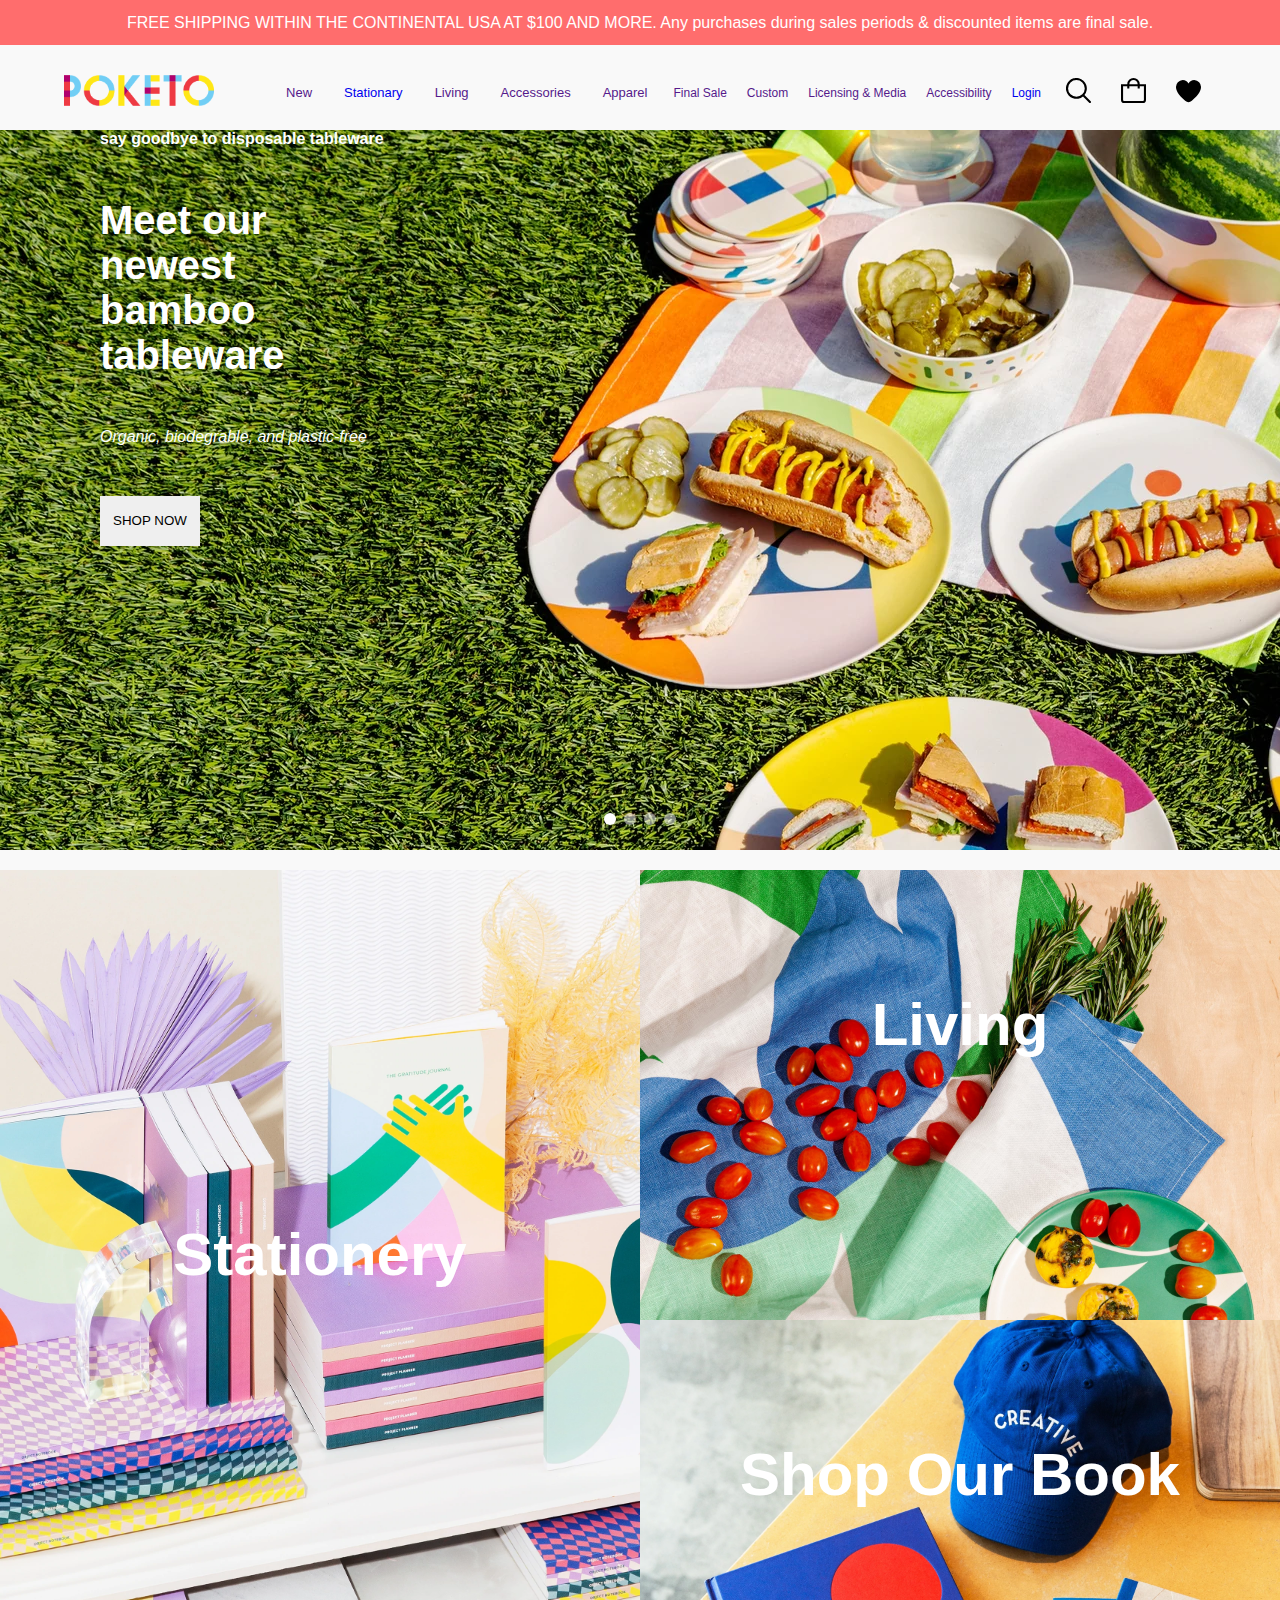
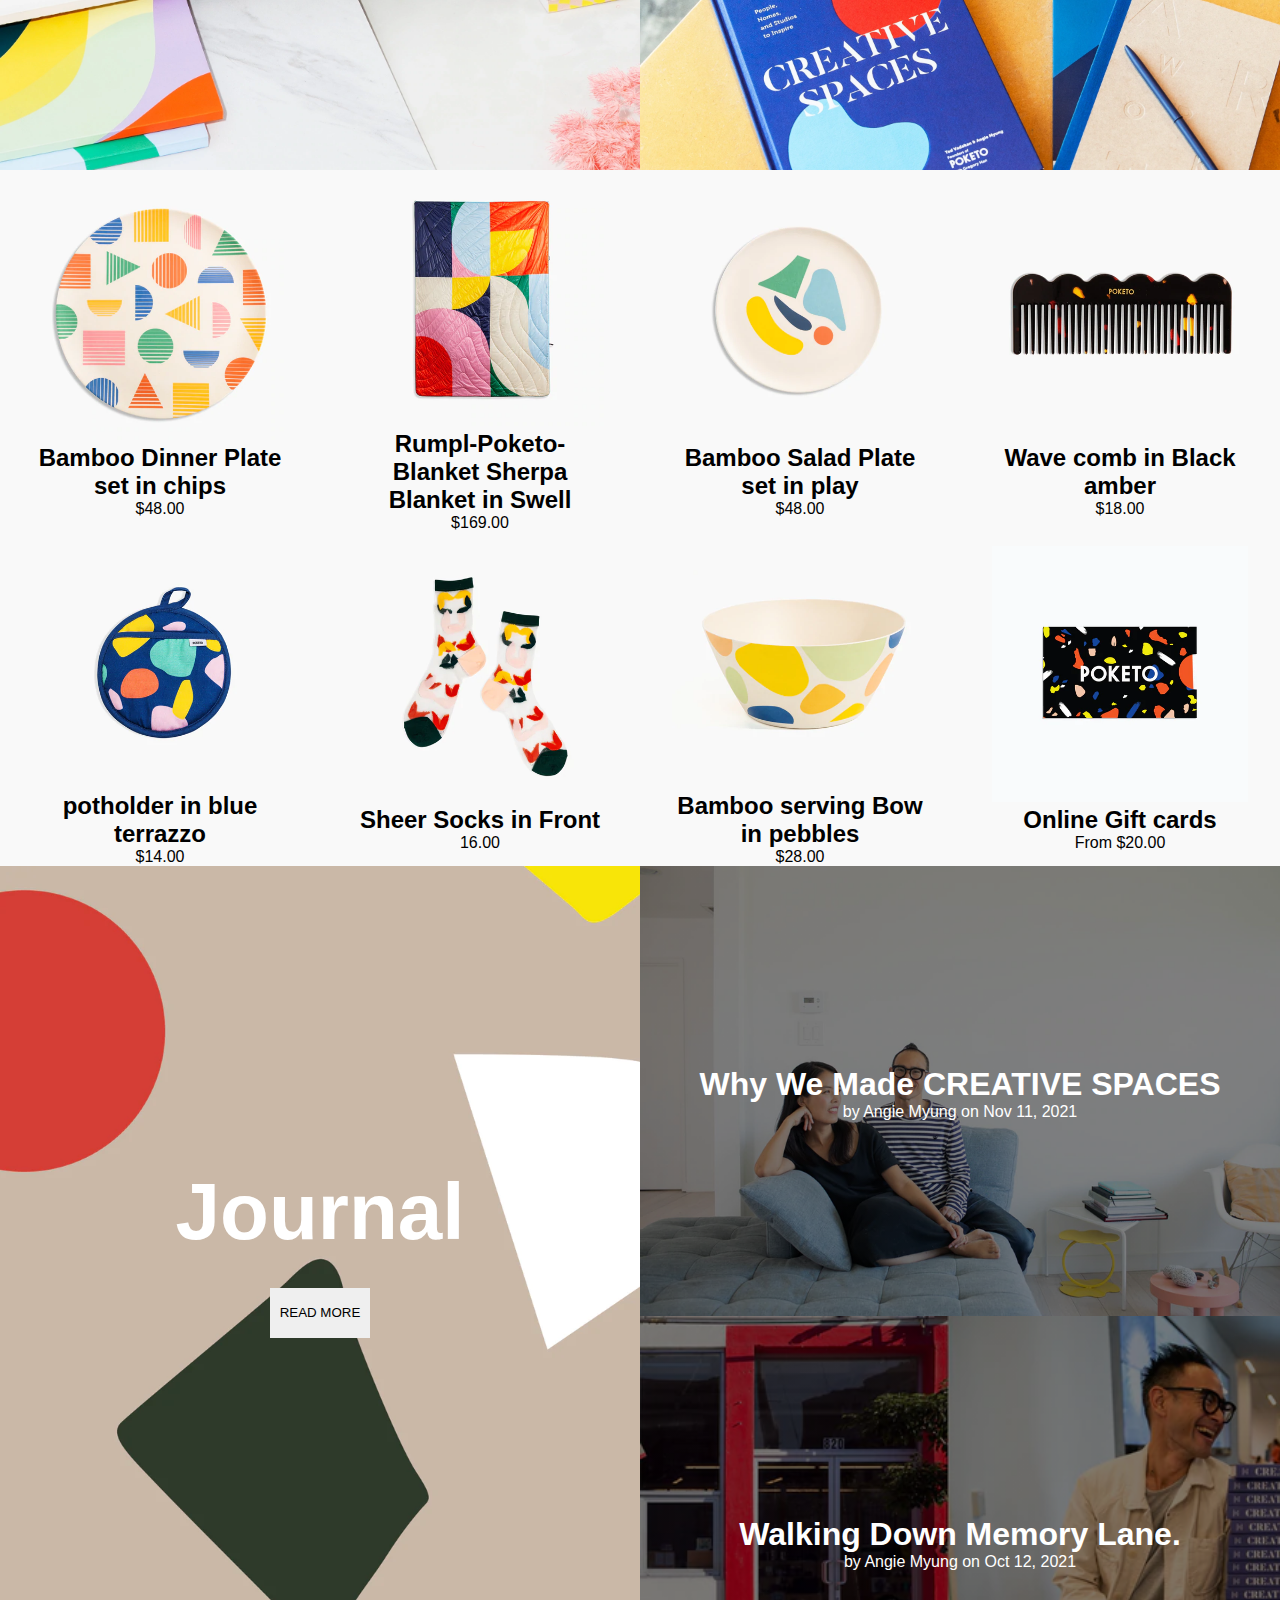
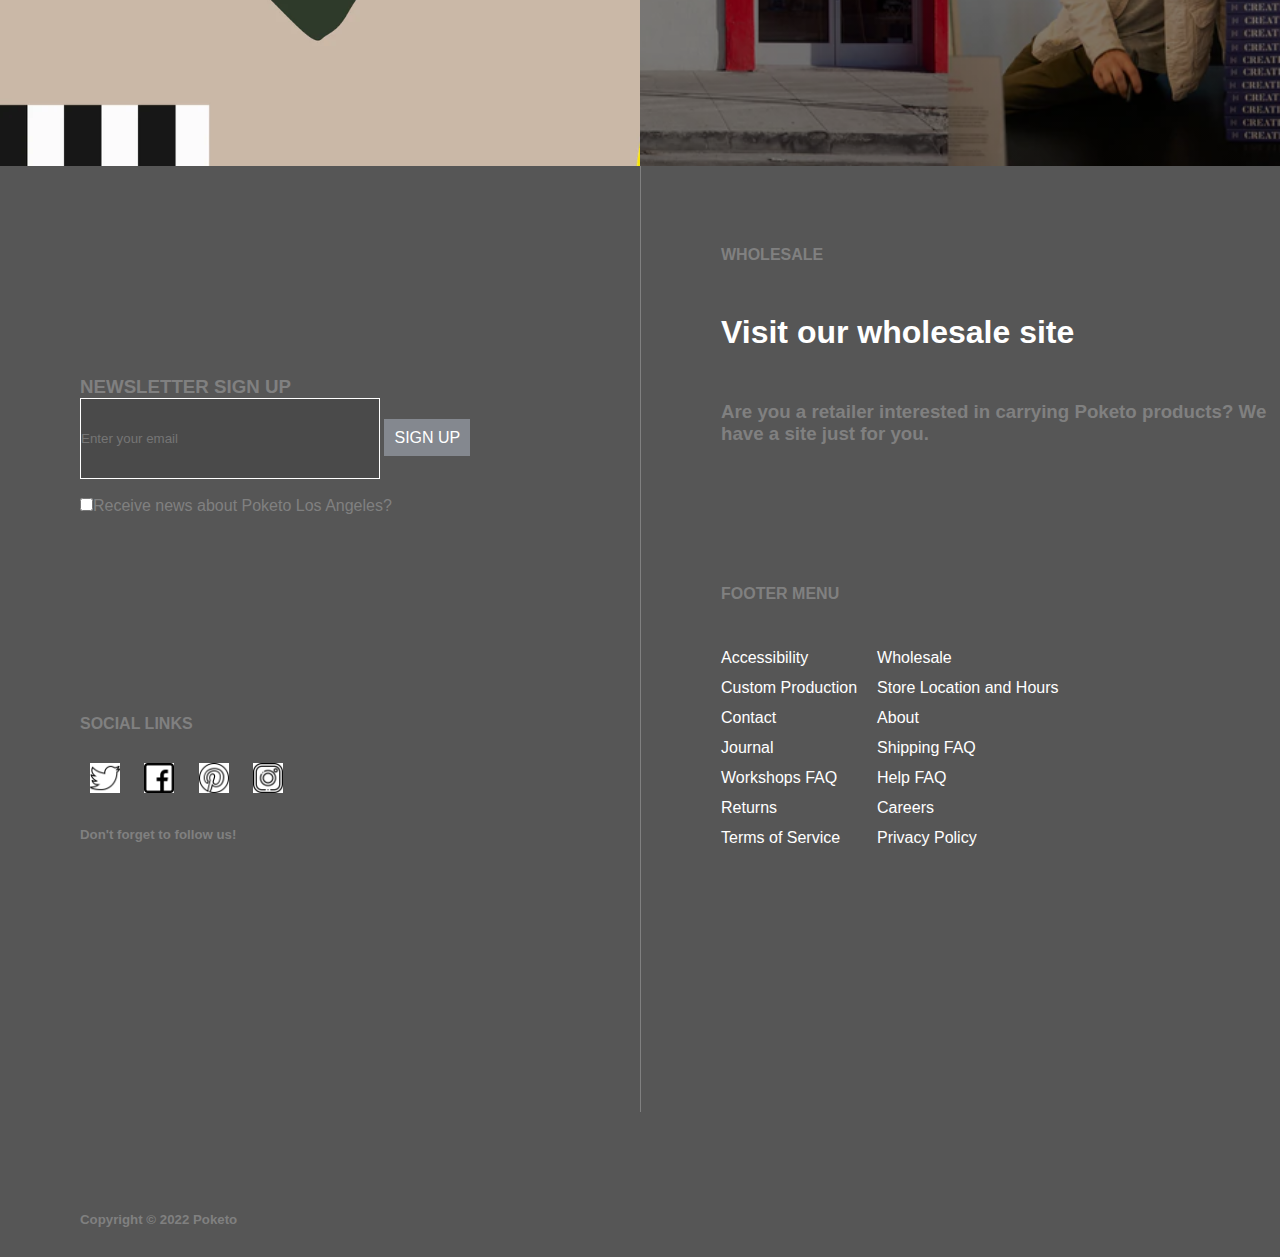
==== commit ceeb96af: "Worked on general styling" ====
--- a/index.html
+++ b/index.html
@@ -15,9 +15,7 @@
     <!-- SLIDER SECTION -->
     <div id="sliderContainer">
       <div id="theTarget">
-        <div
-          style="background-image: url(img/files/Bamboo-Web-Banner_1920x.jpg)"
-        >
+        <div style="background: url(img/files/Bamboo-Web-Banner_1920x.jpg)">
           <div class="background1_text bg1">
             <h4 class="background1_text_h4">
               say goodbye to disposable tableware
--- a/css/main.css
+++ b/css/main.css
@@ -18,21 +18,20 @@
 }
 .bg1:hover {
   background: linear-gradient(rgba(0, 0, 0, 0.5), rgba(0, 0, 0, 0.5)),
-    url(../img/files/Bamboo-Web-Banner_1920x.jpg);
-  background-size: cover;
+    url(img/files/Bamboo-Web-Banner_1920x.jpg);
   height: 80vh;
 }
 .bg2:hover {
   text-align: center;
   padding: 0;
   background: linear-gradient(rgba(0, 0, 0, 0.5), rgba(0, 0, 0, 0.5)),
-    url(../img/files/Socks-Web-Banner-02_1920x.jpg);
+    url(img/files/Socks-Web-Banner-02_1920x.jpg);
   background-size: cover;
   height: 80vh;
 }
 .bg3:hover {
   background: linear-gradient(rgba(0, 0, 0, 0.5), rgba(0, 0, 0, 0.5)),
-    url(../img/files/Combs-Mirrors-Web-Banner-2_86956b42-d48c-4ea4-b098-e5be5cb2af86_1920x.jpg);
+    url(img/files/Combs-Mirrors-Web-Banner-2_86956b42-d48c-4ea4-b098-e5be5cb2af86_1920x.jpg);
   background-size: cover;
   height: 80vh;
 }
@@ -40,7 +39,7 @@
   text-align: center;
   padding: 0;
   background: linear-gradient(rgba(0, 0, 0, 0.5), rgba(0, 0, 0, 0.5)),
-    url(../img/files/Rumple-Banner_1920x.jpg);
+    url(img/files/Rumple-Banner_1920x.jpg);
   background-size: cover;
   height: 80vh;
 }
@@ -200,3 +199,57 @@
   background-position: center;
   padding-top: 200px;
 }
+@media (max-width: 500px) {
+  .banner {
+    display: block;
+  }
+  .banner_col1 {
+    background-image: url(../img/files/Fall-2021-Stationery-NL-02_1920x.jpg);
+    background-size: cover;
+    width: 90%;
+    height: 100vh;
+    margin: auto;
+  }
+  .banner_col2 {
+    width: 90%;
+    height: 100vh;
+    margin: auto;
+  }
+  .banner_col1:hover {
+    width: 90%;
+    margin: auto;
+  }
+  .cards1 {
+    font-size: 15px;
+    display: block;
+  }
+  .cards2 {
+    font-size: 15px;
+    display: block;
+  }
+  .cards1_row {
+    width: 100%;
+    margin: auto;
+    text-align: center;
+  }
+  .cards2_row {
+    width: 100%;
+    margin: auto;
+    text-align: center;
+  }
+
+  .footer_top {
+    display: block;
+  }
+  .footer_top_col1 {
+    background-image: url(../img/files/poketo-blog_1200x.jpg);
+
+    background-size: cover;
+    width: 100%;
+    font-size: 40px;
+  }
+  .footer_top_col2 {
+    width: 100%;
+    height: 100vh;
+  }
+}
